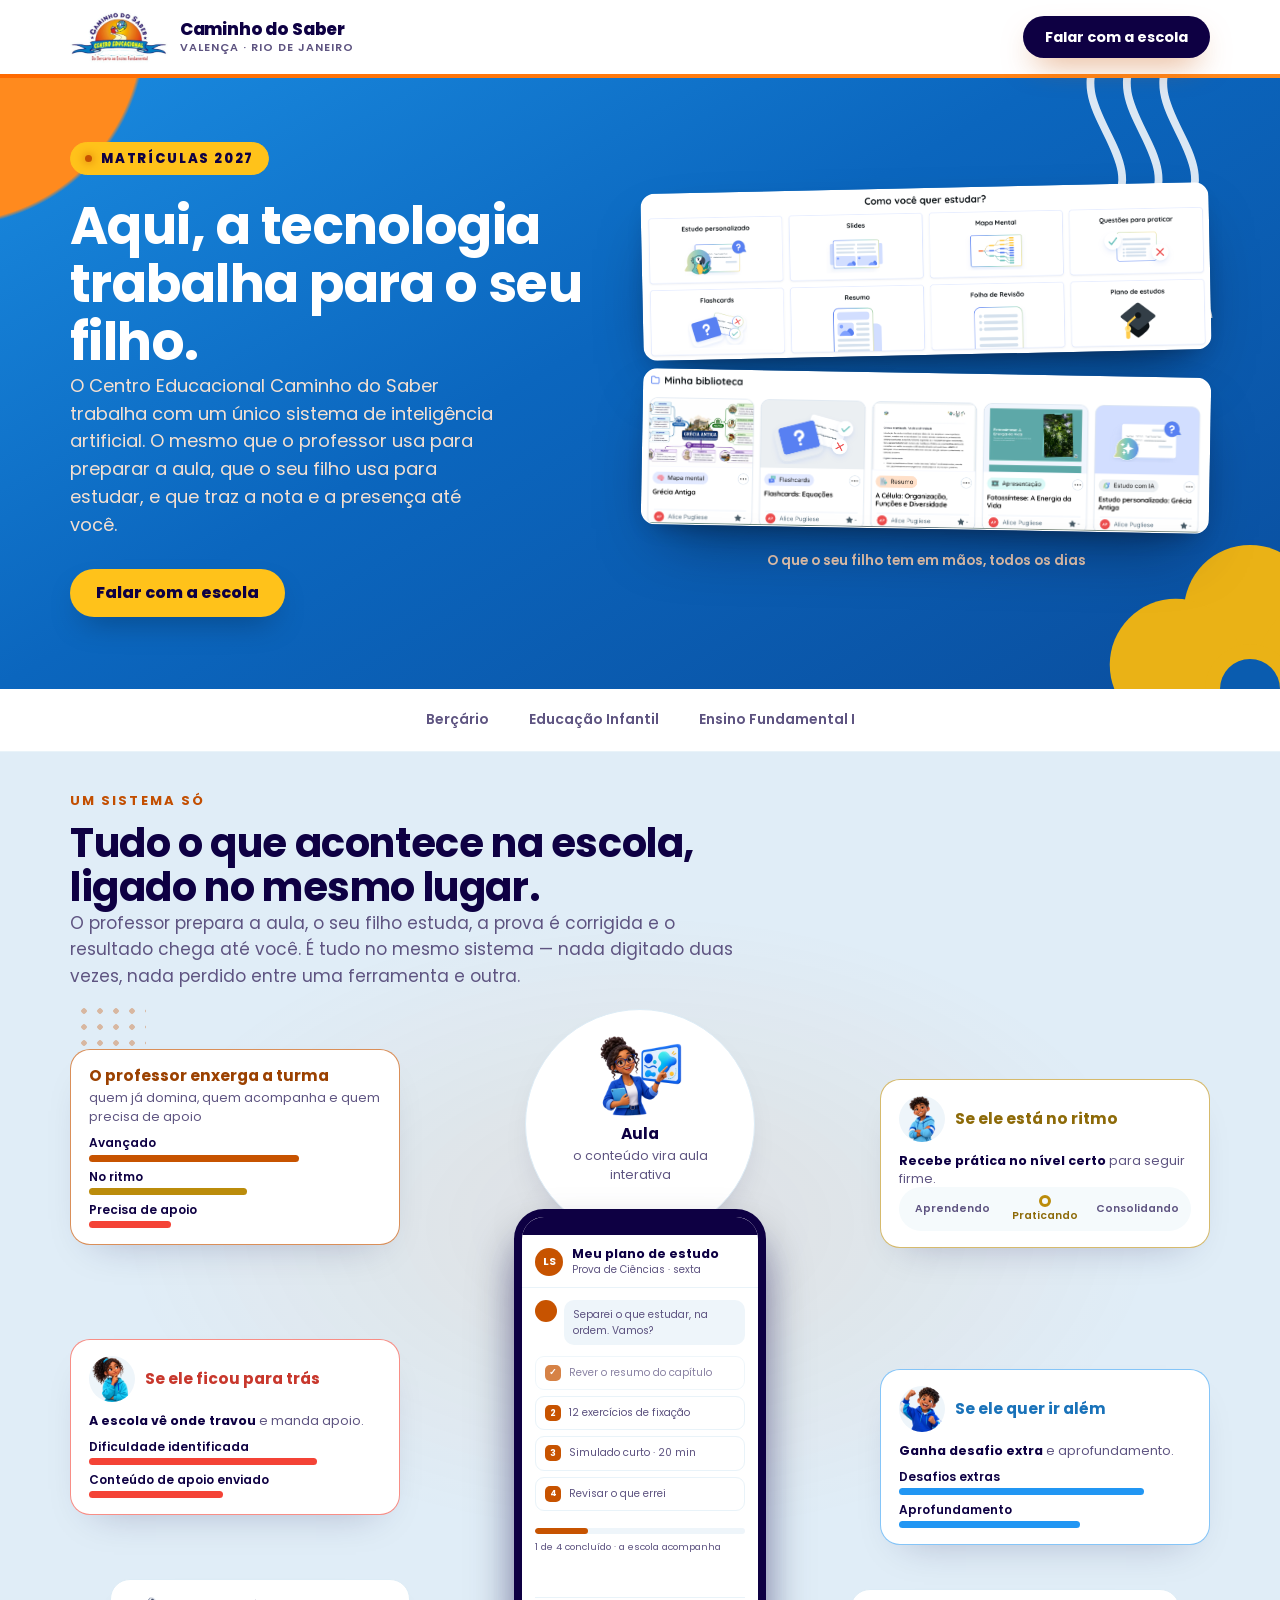
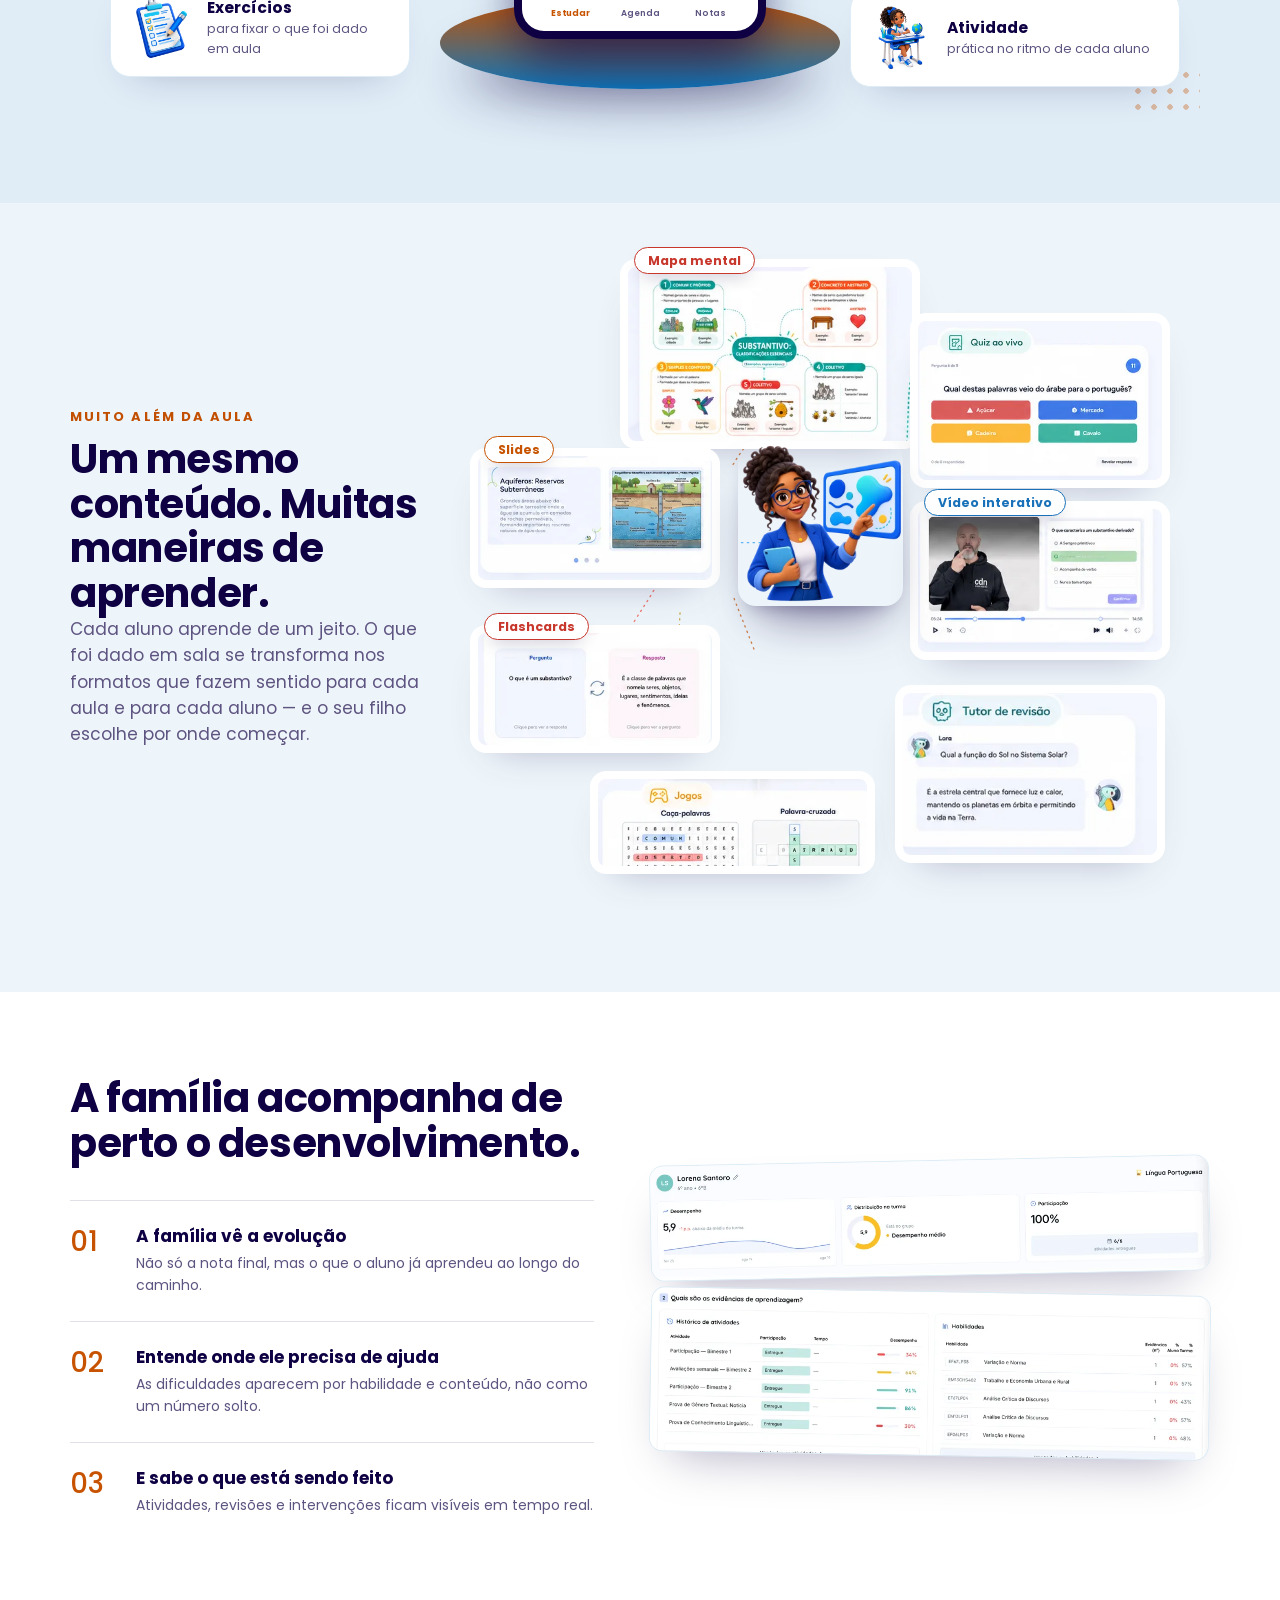
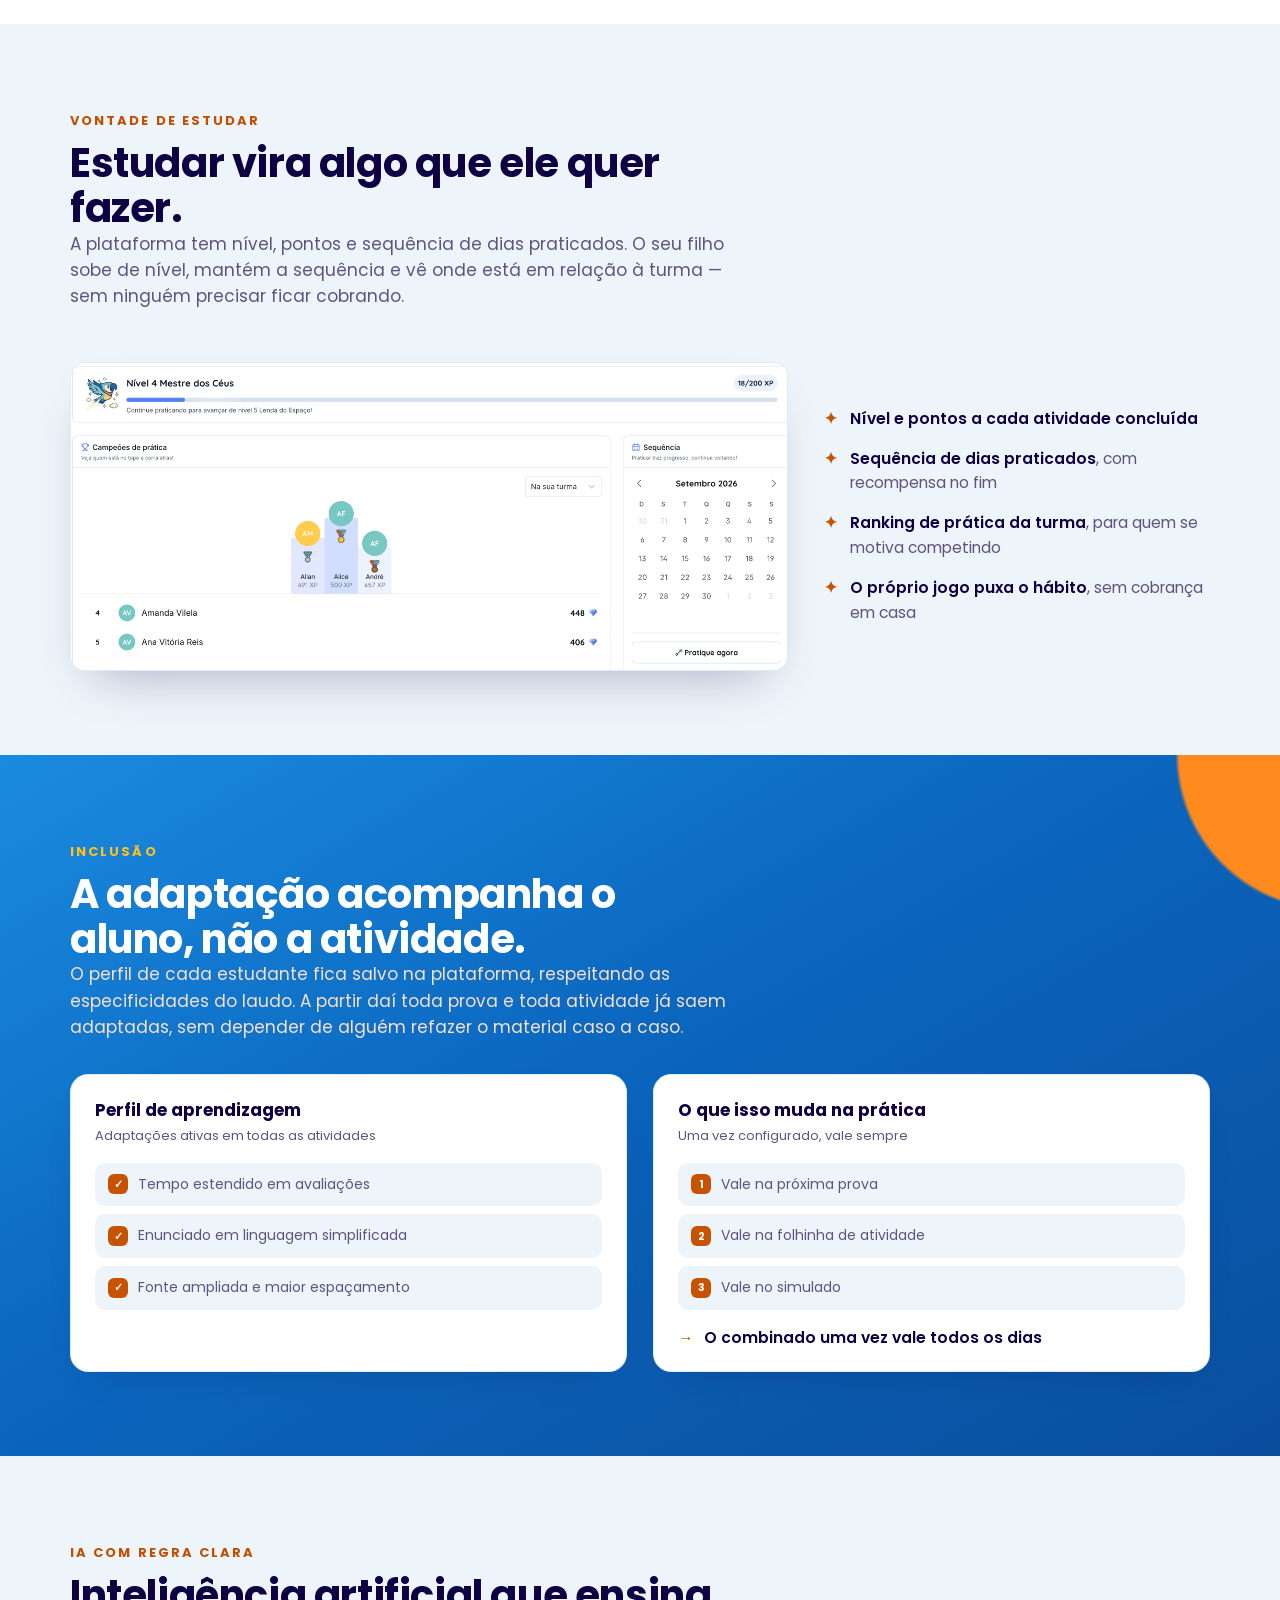
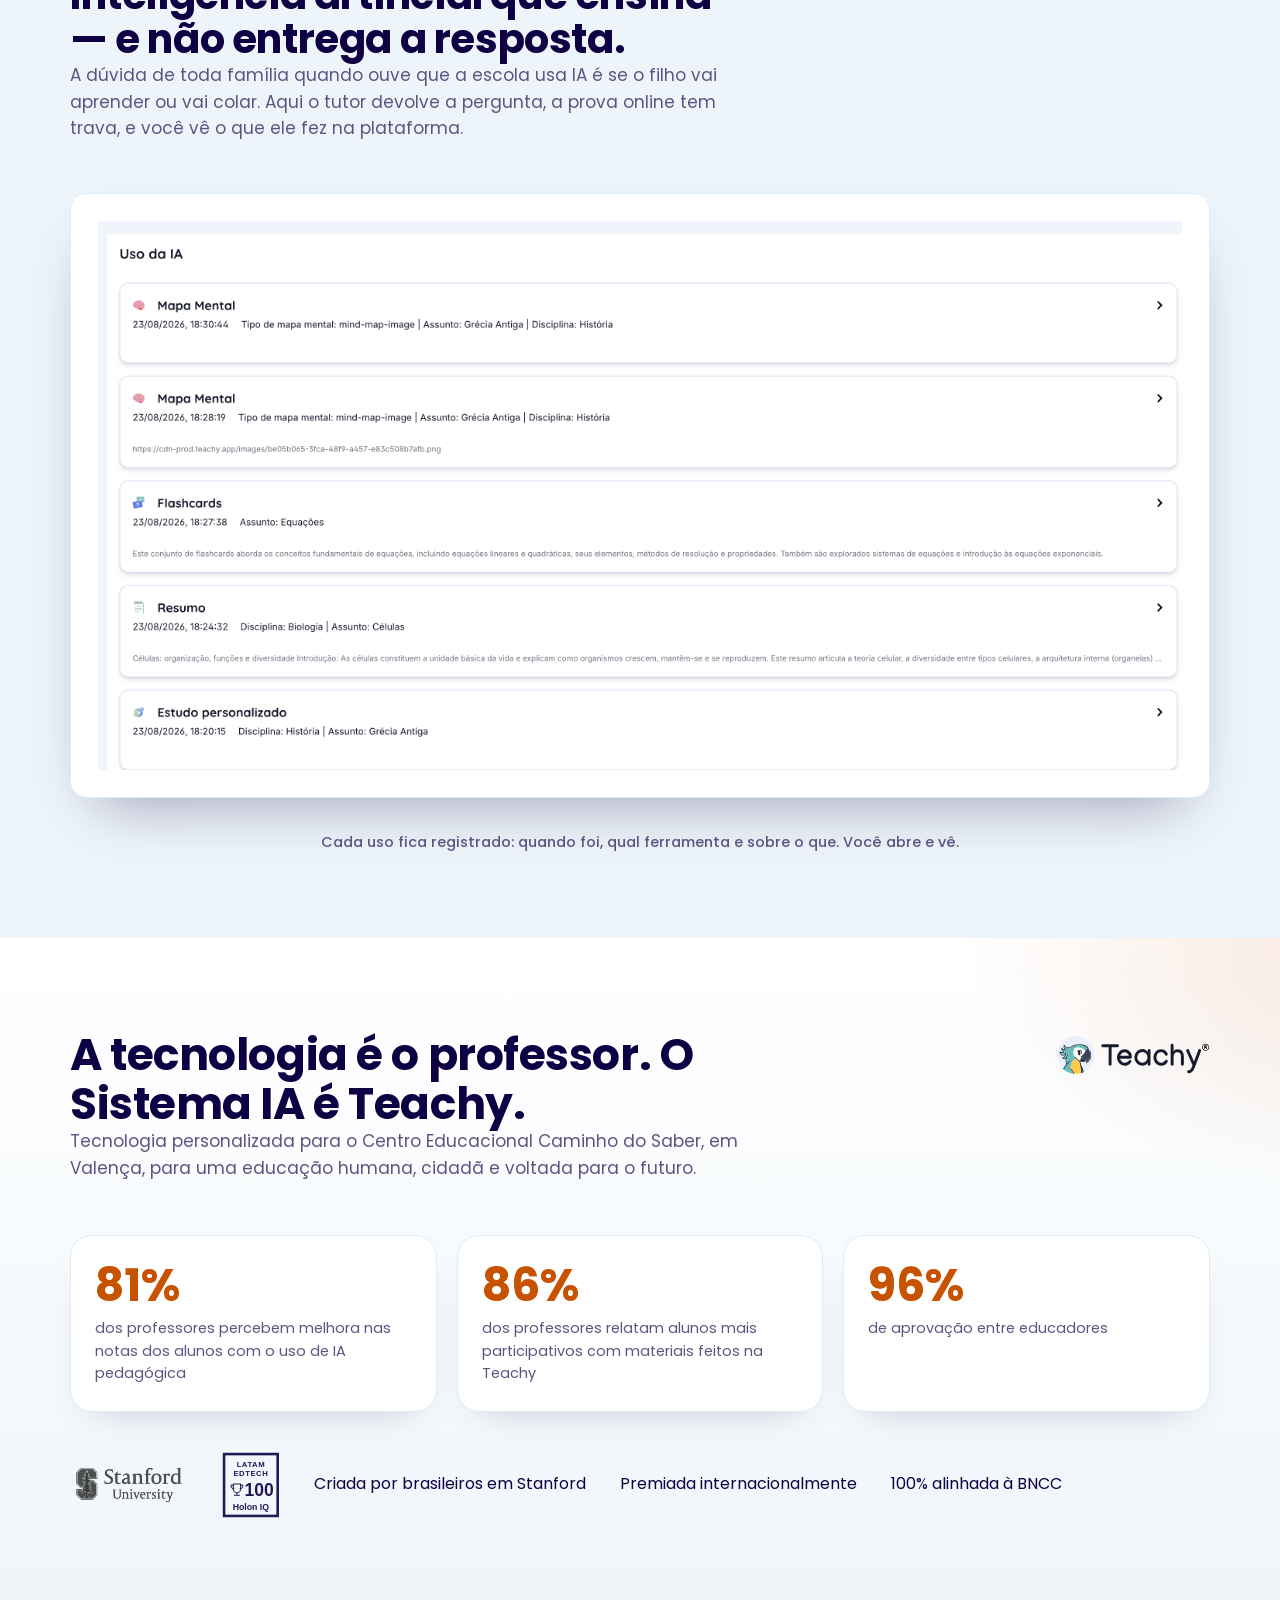
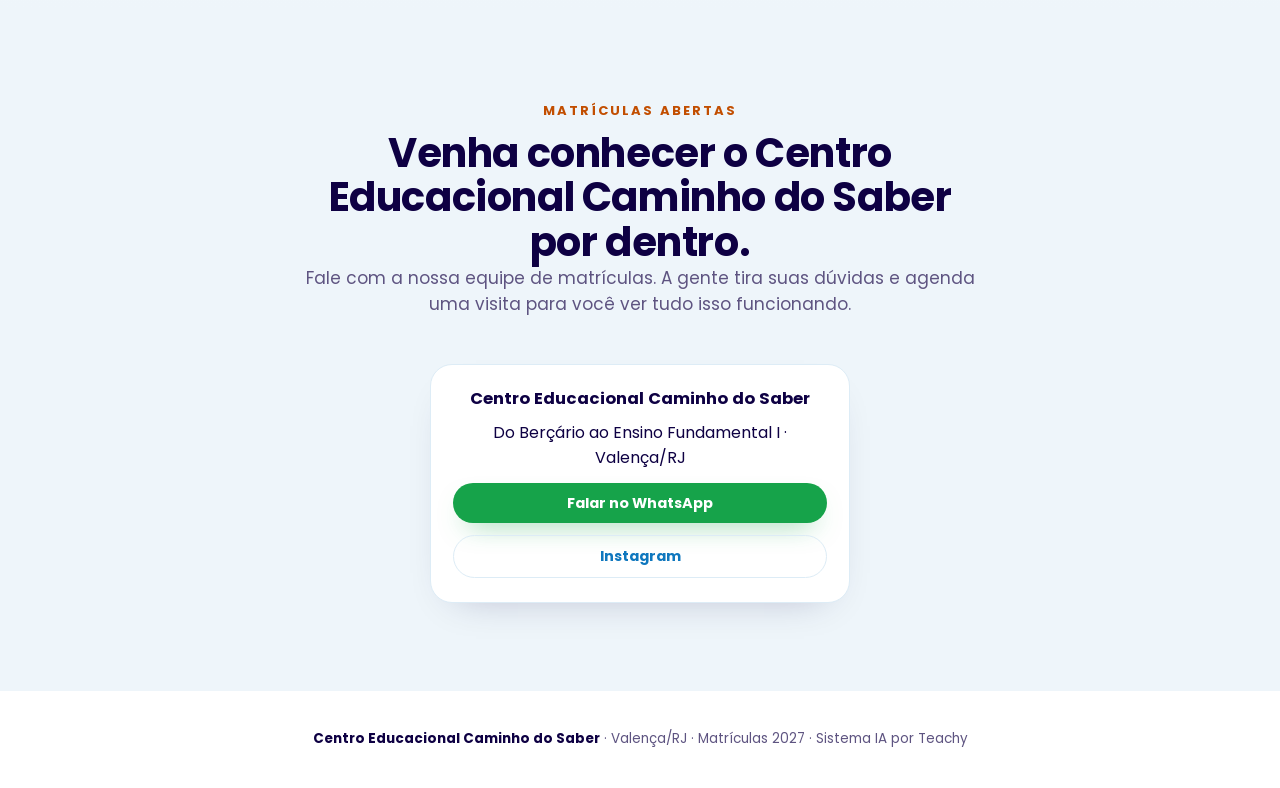
==== caminhodosaber/index.html @ 05019ed5 "LPs de Enterprise do Caminho do Saber e do Genius Previa para o time revisar antes de ir para o domi" ====
<!doctype html>
<html lang="pt-BR">
<head>
<meta charset="utf-8">
<meta name="viewport" content="width=device-width,initial-scale=1">
<title>Centro Educacional Caminho do Saber · O Sistema IA da escola</title>
<link rel="preconnect" href="https://fonts.googleapis.com">
<link rel="preconnect" href="https://fonts.gstatic.com" crossorigin>
<link href="https://fonts.googleapis.com/css2?family=Poppins:wght@300;400;500;600;700;800&display=swap" rel="stylesheet">
<link rel="stylesheet" href="lp-material.css">
<style>
/* ═══════════════════════════════════════════════════════════════
   Brand kit do Centro Educacional Caminho do Saber: cores e fonte do site
   (laranja, índigo, azul, Poppins) e formas da campanha Matrículas 2027.
   Sobrescreve o template; o resto do lp-material.css fica intacto.
   ═══════════════════════════════════════════════════════════════ */
.lpm{
 --lpm-principal:#0F77BE;
 --lpm-vivo:#c75300;
 --lpm-navy:#0E0043;
 --lpm-navy2:#2b1f5a;
 --lpm-gelo:#eef5fa;
 --lpm-gelo2:#e0edf7;
 --lpm-destaque:#c75300;
 --lpm-destaque-claro:#edc8ad;
 --lpm-reforco:#F44336;
 --lpm-reforco-escuro:#c8372c;
 --lpm-ritmo:#bb8c0b;
 --lpm-ritmo-escuro:#8d6a08;
 --lpm-alem:#2196F3;
 --lpm-alem-escuro:#1972b9;
 --lpm-tinta:#0E0043;
 --lpm-tinta-suave:#5e5481;
 --lpm-font-display:"Poppins",sans-serif;
 --lpm-font-body:"Poppins",sans-serif;
}
/* ═══════════════════════════════════════════════════════════════
   Camada Enterprise — só o que não existe no template de material.
   Tudo o mais vem de lp-material.css, sem alteração.
   ═══════════════════════════════════════════════════════════════ */
body{margin:0}

/* barra de topo */
.ent-topo{position:sticky;top:0;z-index:70;background:#fff}
.ent-topo:after{content:"";display:block;height:4px;background:linear-gradient(90deg,#FF6A00,#FF8A1E)}
.ent-topo__in{display:flex;align-items:center;gap:12px;padding:11px 0}
.ent-topo__marca{height:52px;display:grid;place-items:center}
.ent-topo__marca img{height:52px;width:auto;display:block}
.ent-topo__nome{font:800 17px/1.15 var(--lpm-font-display);color:var(--lpm-navy);letter-spacing:-.01em}
.ent-topo__nome s{display:block;text-decoration:none;font:600 11px/1.3 var(--lpm-font-body);letter-spacing:.09em;text-transform:uppercase;color:var(--lpm-tinta-suave)}
.ent-topo .lpm-btn{margin-left:auto;height:42px;padding:0 22px;font-size:14.5px;background:var(--lpm-principal);color:#fff;border-radius:999px;font-weight:700}
@media (max-width:560px){
 .ent-topo__marca,.ent-topo__marca img{height:42px}
 .ent-topo__nome{font-size:15px}
 .ent-topo__nome s{display:none}
 .ent-topo .lpm-btn{height:38px;padding:0 15px;font-size:13.5px;white-space:nowrap}
}

/* visual do hero: tela de produto flutuando */
.ent-hero-tela{position:relative;flex-direction:column;width:100%;margin:0}
.lpm .ent-hero-tela figcaption{margin:22px 0 0;font:600 13.5px var(--lpm-font-body);color:var(--lpm-texto-claro-2);text-align:center}
/* as duas telas de insights, empilhadas e levemente inclinadas */
.ent-telas{display:flex;flex-direction:column;gap:18px;width:100%}
.ent-telas img{width:100%;border-radius:14px;border:1px solid rgba(255,255,255,.14);background:#fff;box-shadow:0 30px 64px -26px rgba(3,12,28,.62),0 10px 24px -14px rgba(3,12,28,.45)}
.ent-telas img:first-child{transform:rotate(-1.2deg)}
.ent-telas img:last-child{transform:rotate(1deg)}
/* hero: coluna da direita mais larga, pra os insights ficarem legíveis */
@media(min-width:1024px){
 .lpm-hero__in{grid-template-columns:minmax(0,1fr) minmax(0,568px);gap:44px}
 .lpm-hero__conteudo{max-width:520px}
}
/* família: as telas de insight do responsável */
.ent-telas-familia{display:flex;flex-direction:column;gap:20px;margin-top:8px}
.ent-telas-familia img{width:100%;border-radius:14px;border:1px solid var(--lpm-borda);background:#fff;box-shadow:0 24px 50px -24px color-mix(in srgb,var(--lpm-navy) 35%,transparent)}
.ent-telas-familia img:first-child{transform:rotate(-.8deg)}
.ent-telas-familia img:last-child{transform:rotate(.7deg)}
/* tela em largura cheia */
.ent-tela-larga{margin-top:52px}
.ent-tela-larga img{width:100%;border-radius:16px;border:1px solid var(--lpm-borda);background:#fff;box-shadow:0 28px 60px -26px color-mix(in srgb,var(--lpm-navy) 38%,transparent)}
.lpm .ent-legenda{margin:34px 0 0;text-align:center;font:500 14.5px var(--lpm-font-body);color:var(--lpm-tinta-suave)}
/* gamificação */
.ent-gami{display:grid;gap:26px;margin-top:52px}
@media(min-width:1024px){.ent-gami{grid-template-columns:minmax(0,1.3fr) minmax(0,.7fr);align-items:center;gap:36px}}
.ent-gami img{width:100%;border-radius:14px;border:1px solid var(--lpm-borda);background:#fff;box-shadow:0 24px 50px -24px color-mix(in srgb,var(--lpm-navy) 32%,transparent)}
.ent-gami ul{margin:0;padding:0;list-style:none;display:flex;flex-direction:column;gap:15px}
.ent-gami li{position:relative;padding-left:26px;font:400 15.5px/1.6 var(--lpm-font-body);color:var(--lpm-tinta-suave)}
.ent-gami li:before{content:"\2726";position:absolute;left:0;top:0;color:var(--lpm-vivo);font-weight:700}
.ent-gami li b{color:var(--lpm-navy);font-weight:600}

/* centro da órbita: o espaço do aluno num celular, apoiado no pedestal */
.lpm-arte__livro.ent-fone{width:min(252px,66vw);height:430px;display:flex;flex-direction:column;background:#fff;border:8px solid var(--lpm-navy);border-radius:30px;overflow:hidden;box-shadow:0 26px 50px -22px color-mix(in srgb,var(--lpm-navy) 55%,transparent);text-align:left}
.ent-fone__topo{height:18px;background:var(--lpm-navy)}
.ent-fone__cab{display:flex;align-items:center;gap:9px;padding:11px 13px 10px;border-bottom:1px solid var(--lpm-borda-suave)}
.ent-fone__av{width:28px;height:28px;border-radius:50%;background:var(--lpm-vivo);color:#fff;display:grid;place-items:center;font:700 11px var(--lpm-font-display);flex:none}
.ent-fone__cab b{display:block;font:700 12.5px var(--lpm-font-display);color:var(--lpm-navy);line-height:1.25}
.ent-fone__cab s{display:block;text-decoration:none;font-size:10px;color:var(--lpm-tinta-suave)}
.ent-fone__corpo{padding:12px 13px 0;flex:1;display:flex;flex-direction:column}
.ent-fone__lara{display:flex;gap:7px;align-items:flex-start;margin-bottom:11px}
.ent-fone__lara:before{content:"";width:22px;height:22px;border-radius:50%;background:linear-gradient(135deg,var(--lpm-vivo),var(--lpm-destaque));flex:none}
.ent-fone__bolha{font-size:10.5px;line-height:1.45;background:var(--lpm-gelo);border-radius:10px;padding:7px 9px;color:var(--lpm-tinta-suave)}
.ent-fone__item{display:flex;align-items:center;gap:8px;font-size:10.5px;color:var(--lpm-tinta-suave);border:1px solid var(--lpm-borda-suave);border-radius:9px;padding:8px 9px;margin-bottom:6px}
.ent-fone__item i{width:16px;height:16px;border-radius:5px;background:var(--lpm-vivo);color:#fff;display:grid;place-items:center;font:700 8.5px var(--lpm-font-display);font-style:normal;flex:none}
.ent-fone__item.feito{color:var(--lpm-tinta-suave);opacity:.72}
.ent-fone__item.feito i{background:var(--lpm-destaque)}
.ent-fone__barra{height:6px;border-radius:99px;background:var(--lpm-gelo);margin-top:11px;overflow:hidden}
.ent-fone__barra s{display:block;width:25%;height:100%;border-radius:99px;background:var(--lpm-vivo)}
.ent-fone__nota{font-size:9.5px;color:var(--lpm-tinta-suave);margin-top:6px}
.ent-fone__nav{margin-top:auto;display:flex;border-top:1px solid var(--lpm-borda-suave);padding:9px 0 11px}
.ent-fone__nav i{flex:1;text-align:center;font:600 8.5px var(--lpm-font-body);font-style:normal;color:var(--lpm-tinta-suave)}
.ent-fone__nav i.on{color:var(--lpm-vivo);font-weight:700}

/* centro do leque: a aula como origem dos formatos */
.lpm-f2--livro.ent-aula img{aspect-ratio:1;border-radius:18px;transform:none;width:min(190px,50vw)}

/* seções próprias do Enterprise */
.ent-duo{display:grid;gap:20px;margin-top:34px}
@media(min-width:900px){.ent-duo{grid-template-columns:1fr 1fr;gap:26px}}
.ent-card{background:#fff;border:1px solid var(--lpm-borda);border-radius:18px;padding:22px 24px;box-shadow:0 16px 40px -26px color-mix(in srgb,var(--lpm-navy) 30%,transparent)}
.ent-card__t{font:700 17px var(--lpm-font-display);color:var(--lpm-navy)}
.lpm .ent-card__s{font-size:13px;color:var(--lpm-tinta-suave);margin-top:3px}
.ent-passos{margin-top:16px;display:flex;flex-direction:column;gap:8px}
.ent-passo{display:flex;align-items:center;gap:10px;font-size:14px;color:var(--lpm-tinta-suave);background:var(--lpm-gelo);border-radius:10px;padding:11px 13px}
.ent-passo b{width:20px;height:20px;border-radius:6px;background:var(--lpm-vivo);color:#fff;display:grid;place-items:center;font:700 11px var(--lpm-font-display);flex:none}
.ent-passo.ok b{background:var(--lpm-destaque)}
.ent-alerta{margin-top:16px;display:flex;gap:11px;align-items:flex-start;background:color-mix(in srgb,var(--lpm-ritmo) 12%,#fff);border:1px solid color-mix(in srgb,var(--lpm-ritmo) 32%,#fff);border-radius:12px;padding:13px 15px}
.ent-alerta span{font-size:13px;line-height:1.55;color:var(--lpm-ritmo-escuro);font-weight:500}
.ent-tabela{width:100%;border-collapse:collapse;margin-top:14px;font-size:13.5px}
.ent-tabela th{text-align:left;font:600 10.5px var(--lpm-font-body);letter-spacing:.08em;text-transform:uppercase;color:var(--lpm-tinta-suave);padding:0 10px 9px 0;border-bottom:1px solid var(--lpm-borda)}
.ent-tabela td{padding:10px 10px 10px 0;border-bottom:1px solid var(--lpm-borda-suave);color:var(--lpm-tinta-suave)}
.ent-tabela td b{color:var(--lpm-navy);font-weight:600}
.ent-remate{margin-top:16px;font:600 15.5px var(--lpm-font-body);color:var(--lpm-navy);display:flex;gap:10px}
.ent-remate:before{content:"→";color:var(--lpm-vivo);font-weight:700}
.ent-rodape{padding:38px 0;text-align:center;font-size:13.5px;color:var(--lpm-tinta-suave)}
.ent-rodape b{color:var(--lpm-navy)}
/* selos: cada um no seu tamanho ótico */
.lpm-teachy__provas .ent-selo-stanford{height:44px}
.lpm-teachy__provas .lpm-selo-holoniq{height:66px;width:auto}

/* CTA com uma única unidade: card centrado */
.lpm-matricula__grid[data-quantidade="1"] .lpm-unidade{align-items:center;text-align:center}
.lpm-matricula__grid[data-quantidade="1"] .lpm-unidade .lpm-btn{width:100%;justify-content:center}

/* identidade Caminho do Saber: site (laranja #FF6A00, índigo #0E0043, Poppins)
   + campanha Matrículas 2027 (azul royal, flor amarela, ondas brancas) */
.ent-topo{border-bottom:0}
.lpm-hero{background:
   radial-gradient(420px 420px at -4% -8%, #FF8A1E 0 46%, transparent 47%),
   linear-gradient(150deg,#1A8BE0 0%,#0B66BE 45%,#0A4E9E 100%)}
.lpm-hero:before{content:"";position:absolute;right:-120px;bottom:-150px;width:300px;height:300px;background:url("data:image/svg+xml,%3Csvg xmlns='http://www.w3.org/2000/svg' viewBox='0 0 200 200'%3E%3Ccircle cx='100.0' cy='48.0' r='44' fill='%23F6B80F'/%3E%3Ccircle cx='149.5' cy='83.9' r='44' fill='%23F6B80F'/%3E%3Ccircle cx='130.6' cy='142.1' r='44' fill='%23F6B80F'/%3E%3Ccircle cx='69.4' cy='142.1' r='44' fill='%23F6B80F'/%3E%3Ccircle cx='50.5' cy='83.9' r='44' fill='%23F6B80F'/%3E%3Ccircle cx='100' cy='100' r='30' fill='%23F6B80F'/%3E%3Ccircle cx='100' cy='100' r='20' fill='%230B5DB0'/%3E%3C/svg%3E") center/contain no-repeat;opacity:.95;pointer-events:none}
.lpm-hero:after{content:"";position:absolute;right:-30px;top:-40px;width:260px;height:300px;background:url("data:image/svg+xml,%3Csvg xmlns='http://www.w3.org/2000/svg' viewBox='0 0 300 300' fill='none' stroke='%23fff' stroke-width='9' stroke-linecap='round'%3E%3Cpath d='M60 -10 C 10 60, 120 110, 70 180 S 130 280, 90 320'/%3E%3Cpath d='M102 -10 C 52 60, 162 110, 112 180 S 172 280, 132 320'/%3E%3Cpath d='M144 -10 C 94 60, 204 110, 154 180 S 214 280, 174 320'/%3E%3C/svg%3E") center/contain no-repeat;opacity:.85;pointer-events:none}
.lpm-hero__in{position:relative;z-index:1}
.lpm-hero__brilho{display:none}
.lpm-hero .lpm-eyebrow{background:#FFC21A;color:#0E0043;border-color:#FFC21A;font-weight:800}
.lpm-hero .lpm-btn--solido{background:#FFC21A;color:#0E0043;font-weight:800;box-shadow:0 14px 32px -12px rgba(0,0,0,.35)}
.lpm-hero .lpm-btn--solido:hover{background:#FFD24F}
.ent-topo .lpm-btn{background:#0E0043}
.lpm-kicker{color:#C24E00}
.lpm-pessoal .lpm-kicker{color:#FFC21A}
.lpm-pessoal{background:
   radial-gradient(380px 380px at 104% 0%, #FF8A1E 0 40%, transparent 41%),
   linear-gradient(150deg,#1A8BE0 0%,#0B66BE 45%,#0A4E9E 100%)}
.lpm-footer{background:#0E0043}
@media (max-width:700px){
 .lpm-hero:before{width:170px;height:170px;right:-50px;bottom:-50px}
 .lpm-hero:after{width:150px;height:180px;right:-40px;top:-30px;opacity:.6}
 .lpm-hero{background:
   radial-gradient(220px 220px at -10% -6%, #FF8A1E 0 46%, transparent 47%),
   linear-gradient(150deg,#1A8BE0 0%,#0B66BE 45%,#0A4E9E 100%)}
}

</style>
</head>
<body>
<div class="lpm lpm--preview">

<div class="ent-topo"><div class="lpm-wrap ent-topo__in">
 <div class="ent-topo__marca"><img src="img/escola-logo.webp" alt="Centro Educacional Caminho do Saber"></div>
 <span class="ent-topo__nome">Caminho do Saber<s>Valença · Rio de Janeiro</s></span>
 <a class="lpm-btn lpm-btn--solido" href="#matricula">Falar com a escola</a>
</div></div>

<!-- ═══ HERO ═══ -->
<section class="lpm-hero">
 <div class="lpm-hero__brilho" aria-hidden="true"></div>
 <div class="lpm-wrap lpm-hero__in">
  <div class="lpm-hero__conteudo">
   <span class="lpm-eyebrow">Matrículas 2027</span>
   <h1 class="lpm-hero__title">Aqui, a tecnologia trabalha para o seu filho.</h1>
   <p class="lpm-hero__sub">O Centro Educacional Caminho do Saber trabalha com um único sistema de inteligência artificial. O mesmo que o professor usa para preparar a aula, que o seu filho usa para estudar, e que traz a nota e a presença até você.</p>
   <div class="lpm-hero__ctas">
    <a class="lpm-btn lpm-btn--solido" href="#matricula">Falar com a escola</a>
   </div>
  </div>
  <figure class="lpm-hero__capas ent-hero-tela">
   <div class="ent-telas">
    <img src="img/tela/formatos-estudo.png" alt="As formas de estudar disponíveis para o aluno na plataforma" loading="eager">
    <img src="img/tela/biblioteca-aluno.png" alt="Materiais que o próprio aluno criou na plataforma" loading="eager">
   </div>
   <figcaption>O que o seu filho tem em mãos, todos os dias</figcaption>
  </figure>
 </div>
</section>

<div class="lpm-logos"><div class="lpm-wrap lpm-logos__in">
 <span class="lpm-logos__pill"><span>Berçário</span></span>
 <span class="lpm-logos__pill"><span>Educação Infantil</span></span>
 <span class="lpm-logos__pill"><span>Ensino Fundamental I</span></span>
</div></div>

<!-- ═══ ÓRBITA · o ciclo da aula ═══ -->
<section class="lpm-secao lpm-secao--justa lpm-secao--arte">
 <div class="lpm-wrap">
  <div class="lpm-reveal">
   <span class="lpm-kicker">Um sistema só</span>
   <h2>Tudo o que acontece na escola, ligado no mesmo lugar.</h2>
   <p class="lpm-secao__lead">O professor prepara a aula, o seu filho estuda, a prova é corrigida e o resultado chega até você. É tudo no mesmo sistema — nada digitado duas vezes, nada perdido entre uma ferramenta e outra.</p>
  </div>

  <div class="lpm-arte lpm-reveal">
   <svg class="lpm-arte__fios" viewBox="0 0 700 700" aria-hidden="true">
    <path d="M 250 150 C 268 160 275 170 282 182" style="stroke:var(--lpm-reforco)"/>
    <path d="M 440 130 C 420 150 410 165 398 185" style="stroke:var(--lpm-destaque)"/>
    <path d="M 248 262 C 258 262 266 262 278 262" style="stroke:var(--lpm-vivo)"/>
    <path d="M 442 300 C 430 300 420 300 408 300" style="stroke:var(--lpm-alem)"/>
    <path d="M 250 420 C 262 400 270 390 280 372" style="stroke:var(--lpm-reforco)"/>
    <path d="M 432 462 C 420 430 412 412 400 380" style="stroke:var(--lpm-destaque)"/>
    <path d="M 300 560 C 310 520 315 500 320 400" style="stroke:var(--lpm-ritmo)"/>
   </svg>
   <div class="lpm-arte__dots lpm-arte__dots--tl" aria-hidden="true"></div>
   <div class="lpm-arte__dots lpm-arte__dots--br" aria-hidden="true"></div>

   <div class="lpm-arte__palco" aria-hidden="true"></div>

   <div class="lpm-arte__livro ent-fone" role="img" aria-label="O espaço do aluno na plataforma, com o plano de estudo montado pela Lara">
    <div class="ent-fone__topo"></div>
    <div class="ent-fone__cab">
     <span class="ent-fone__av">LS</span>
     <span><b>Meu plano de estudo</b><s>Prova de Ciências · sexta</s></span>
    </div>
    <div class="ent-fone__corpo">
     <div class="ent-fone__lara"><span class="ent-fone__bolha">Separei o que estudar, na ordem. Vamos?</span></div>
     <div class="ent-fone__item feito"><i>✓</i>Rever o resumo do capítulo</div>
     <div class="ent-fone__item"><i>2</i>12 exercícios de fixação</div>
     <div class="ent-fone__item"><i>3</i>Simulado curto · 20 min</div>
     <div class="ent-fone__item"><i>4</i>Revisar o que errei</div>
     <div class="ent-fone__barra"><s></s></div>
     <div class="ent-fone__nota">1 de 4 concluído · a escola acompanha</div>
     <div class="ent-fone__nav"><i class="on">Estudar</i><i>Agenda</i><i>Notas</i></div>
    </div>
   </div>

   <div class="lpm-arte__card lpm-arte__card--insights">
    <div class="lpm-arte__titulo lpm-arte__titulo--insights">O professor enxerga a turma</div>
    <div class="lpm-arte__sub">quem já domina, quem acompanha e quem precisa de apoio</div>
    <div class="lpm-arte__linhas">
     <div class="lpm-arte__aluno"><span>Avançado</span><i style="width:72%;background:var(--lpm-destaque)"></i></div>
     <div class="lpm-arte__aluno"><span>No ritmo</span><i style="width:54%;background:var(--lpm-ritmo)"></i></div>
     <div class="lpm-arte__aluno"><span>Precisa de apoio</span><i style="width:28%;background:var(--lpm-reforco)"></i></div>
    </div>
    </div>

   <div class="lpm-arte__card lpm-arte__card--aula">
    <img src="img/ilustra/professora-aula.webp" alt="" loading="lazy">
    <div class="lpm-arte__titulo">Aula</div>
    <div class="lpm-arte__sub">o conteúdo vira aula interativa</div>
    </div>

   <div class="lpm-arte__card lpm-arte__card--ritmo">
    <div class="lpm-arte__cabeca">
     <img src="img/ilustra/aluno-ritmo.webp" alt="" loading="lazy">
     <div class="lpm-arte__titulo lpm-arte__titulo--ritmo">Se ele está no ritmo</div>
    </div>
    <p class="lpm-arte__proposta"><strong>Recebe prática no nível certo</strong> para seguir firme.</p>
    <div class="lpm-arte__stepper"><span>Aprendendo</span><span class="ativo">Praticando</span><span>Consolidando</span></div>
    </div>

   <div class="lpm-arte__card lpm-arte__card--reforco">
    <div class="lpm-arte__cabeca">
     <img src="img/ilustra/aluna-reforco.webp" alt="" loading="lazy">
     <div class="lpm-arte__titulo lpm-arte__titulo--reforco">Se ele ficou para trás</div>
    </div>
    <p class="lpm-arte__proposta"><strong>A escola vê onde travou</strong> e manda apoio.</p>
    <div class="lpm-arte__linhas">
     <div class="lpm-arte__aluno"><span>Dificuldade identificada</span><i style="width:78%;background:var(--lpm-reforco)"></i></div>
     <div class="lpm-arte__aluno"><span>Conteúdo de apoio enviado</span><i style="width:46%;background:var(--lpm-reforco)"></i></div>
    </div>
    </div>

   <div class="lpm-arte__card lpm-arte__card--alem">
    <div class="lpm-arte__cabeca">
     <img src="img/ilustra/aluno-alem.webp" alt="" loading="lazy">
     <div class="lpm-arte__titulo lpm-arte__titulo--alem">Se ele quer ir além</div>
    </div>
    <p class="lpm-arte__proposta"><strong>Ganha desafio extra</strong> e aprofundamento.</p>
    <div class="lpm-arte__linhas">
     <div class="lpm-arte__aluno"><span>Desafios extras</span><i style="width:84%;background:var(--lpm-alem)"></i></div>
     <div class="lpm-arte__aluno"><span>Aprofundamento</span><i style="width:62%;background:var(--lpm-alem)"></i></div>
    </div>
    </div>

   <div class="lpm-arte__card lpm-arte__card--exercicios">
    <img src="img/ilustra/exercicios.webp" alt="" loading="lazy">
    <div><div class="lpm-arte__titulo">Exercícios</div>
    <div class="lpm-arte__sub">para fixar o que foi dado em aula</div></div>
   </div>

   <div class="lpm-arte__card lpm-arte__card--atividade">
    <img src="img/ilustra/aluna-atividade.webp" alt="" loading="lazy">
    <div><div class="lpm-arte__titulo">Atividade</div>
    <div class="lpm-arte__sub">prática no ritmo de cada aluno</div></div>
   </div>
  </div>
 </div>
</section>

<!-- ═══ LEQUE · formatos de estudo ═══ -->
<section class="lpm-secao lpm-secao--gelo lpm-secao--formatos">
 <div class="lpm-wrap lpm-formatos-col">
  <div class="lpm-reveal">
   <span class="lpm-kicker">Muito além da aula</span>
   <h2>Um mesmo conteúdo. Muitas maneiras de aprender.</h2>
   <p class="lpm-secao__lead">Cada aluno aprende de um jeito. O que foi dado em sala se transforma nos formatos que fazem sentido para cada aula e para cada aluno — e o seu filho escolhe por onde começar.</p>
  </div>

  <div class="lpm-formatos2 lpm-reveal" style="--d:0.1s">
   <svg class="lpm-formatos2__fios" viewBox="0 0 700 700" aria-hidden="true">
    <path d="M 250 150 C 268 160 275 170 282 182" style="stroke:var(--lpm-reforco)"/>
    <path d="M 440 130 C 420 150 410 165 398 185" style="stroke:var(--lpm-destaque)"/>
    <path d="M 248 262 C 258 262 266 262 278 262" style="stroke:var(--lpm-vivo)"/>
    <path d="M 442 300 C 430 300 420 300 408 300" style="stroke:var(--lpm-alem)"/>
    <path d="M 250 420 C 262 400 270 390 280 372" style="stroke:var(--lpm-reforco)"/>
    <path d="M 432 462 C 420 430 412 412 400 380" style="stroke:var(--lpm-destaque)"/>
    <path d="M 300 560 C 310 520 315 500 320 400" style="stroke:var(--lpm-ritmo)"/>
   </svg>

   <div class="lpm-f2 lpm-f2--livro ent-aula">
    <img src="img/ilustra/professora-aula.webp" alt="Professora em aula no Centro Educacional Caminho do Saber" loading="lazy">
   </div>

   <div class="lpm-f2 lpm-f2--mapa">
    <span class="lpm-f2__chip lpm-f2__chip--reforco">Mapa mental</span>
    <img src="img/formatos/mapa-mental.webp" alt="Mapa mental de classificações do substantivo" loading="lazy">
   </div>
   <div class="lpm-f2 lpm-f2--quiz">
    <img src="img/formatos/quiz-vivo.webp" alt="Quiz ao vivo com pergunta e alternativas coloridas" loading="lazy">
   </div>
   <div class="lpm-f2 lpm-f2--video">
    <span class="lpm-f2__chip lpm-f2__chip--alem">Vídeo interativo</span>
    <img src="img/formatos/video-interativo.webp" alt="Vídeo interativo com quiz durante a aula" loading="lazy">
   </div>
   <div class="lpm-f2 lpm-f2--slides">
    <span class="lpm-f2__chip lpm-f2__chip--vivo">Slides</span>
    <img src="img/formatos/slides.webp" alt="Slides sobre aquíferos e reservas subterrâneas" loading="lazy">
   </div>
   <div class="lpm-f2 lpm-f2--flash">
    <span class="lpm-f2__chip lpm-f2__chip--reforco">Flashcards</span>
    <img src="img/formatos/flashcards.webp" alt="Flashcards de pergunta e resposta" loading="lazy">
   </div>
   <div class="lpm-f2 lpm-f2--jogos">
    <img src="img/formatos/jogos.webp" alt="Jogos de caça-palavras e palavra-cruzada" loading="lazy">
   </div>
   <div class="lpm-f2 lpm-f2--tutor">
    <img src="img/formatos/tutor.webp" alt="Tutor de revisão em formato de chat com a Lara" loading="lazy">
   </div>
  </div>
 </div>
</section>

<!-- ═══ FAMÍLIA ═══ -->
<section class="lpm-secao">
 <div class="lpm-wrap lpm-familia2">
  <div>
   <div class="lpm-reveal">
    <h2>A família acompanha de perto o desenvolvimento.</h2>
   </div>
   <div class="lpm-familia__lista lpm-reveal" style="--d:0.1s">
    <div class="lpm-familia__item">
    <span class="lpm-familia__num">01</span>
    <div><strong>A família vê a evolução</strong><p>Não só a nota final, mas o que o aluno já aprendeu ao longo do caminho.</p></div>
    </div>
    <div class="lpm-familia__item">
    <span class="lpm-familia__num">02</span>
    <div><strong>Entende onde ele precisa de ajuda</strong><p>As dificuldades aparecem por habilidade e conteúdo, não como um número solto.</p></div>
    </div>
    <div class="lpm-familia__item">
    <span class="lpm-familia__num">03</span>
    <div><strong>E sabe o que está sendo feito</strong><p>Atividades, revisões e intervenções ficam visíveis em tempo real.</p></div>
    </div>
   </div>
  </div>
  <div class="lpm-familia__telas lpm-reveal" style="--d:0.2s">
   <img src="img/produto/relatorio-aluno.webp" alt="Desempenho do aluno, distribuição na turma e participação" loading="lazy">
   <img src="img/produto/habilidades.webp" alt="Histórico de atividades e habilidades da BNCC do aluno" loading="lazy">
  </div>
 </div>
</section>

<!-- ═══ GAMIFICAÇÃO ═══ -->
<section class="lpm-secao lpm-secao--gelo">
 <div class="lpm-wrap">
  <div class="lpm-reveal">
   <span class="lpm-kicker">Vontade de estudar</span>
   <h2>Estudar vira algo que ele quer fazer.</h2>
   <p class="lpm-secao__lead">A plataforma tem nível, pontos e sequência de dias praticados. O seu filho sobe de nível, mantém a sequência e vê onde está em relação à turma — sem ninguém precisar ficar cobrando.</p>
  </div>
  <div class="ent-gami lpm-reveal" style="--d:0.1s">
   <img src="img/tela/gamificacao.png" alt="Nível do aluno, pontos de experiência e ranking de prática da turma" loading="lazy">
   <ul>
    <li><b>Nível e pontos a cada atividade concluída</b></li>
    <li><b>Sequência de dias praticados</b>, com recompensa no fim</li>
    <li><b>Ranking de prática da turma</b>, para quem se motiva competindo</li>
    <li><b>O próprio jogo puxa o hábito</b>, sem cobrança em casa</li>
   </ul>
  </div>
 </div>
</section>

<!-- ═══ INCLUSÃO (escuro) ═══ -->
<section class="lpm-secao lpm-pessoal">
 <div class="lpm-wrap">
  <div class="lpm-reveal">
   <span class="lpm-kicker">Inclusão</span>
   <h2>A adaptação acompanha o aluno, não a atividade.</h2>
   <p class="lpm-secao__lead">O perfil de cada estudante fica salvo na plataforma, respeitando as especificidades do laudo. A partir daí toda prova e toda atividade já saem adaptadas, sem depender de alguém refazer o material caso a caso.</p>
  </div>
  <div class="ent-duo lpm-reveal" style="--d:0.1s">
   <div class="ent-card">
    <div class="ent-card__t">Perfil de aprendizagem</div>
    <div class="ent-card__s">Adaptações ativas em todas as atividades</div>
    <div class="ent-passos">
    <div class="ent-passo ok"><b>✓</b>Tempo estendido em avaliações</div>
    <div class="ent-passo ok"><b>✓</b>Enunciado em linguagem simplificada</div>
    <div class="ent-passo ok"><b>✓</b>Fonte ampliada e maior espaçamento</div>
    </div>
   </div>
   <div class="ent-card">
    <div class="ent-card__t">O que isso muda na prática</div>
    <div class="ent-card__s">Uma vez configurado, vale sempre</div>
    <div class="ent-passos">
    <div class="ent-passo"><b>1</b>Vale na próxima prova</div>
    <div class="ent-passo"><b>2</b>Vale na folhinha de atividade</div>
    <div class="ent-passo"><b>3</b>Vale no simulado</div>
    </div>
    <div class="ent-remate">O combinado uma vez vale todos os dias</div>
   </div>
  </div>
 </div>
</section>

<!-- ═══ IA COM SEGURANÇA ═══ -->
<section class="lpm-secao lpm-secao--gelo">
 <div class="lpm-wrap">
  <div class="lpm-reveal">
   <span class="lpm-kicker">IA com regra clara</span>
   <h2>Inteligência artificial que ensina — e não entrega a resposta.</h2>
   <p class="lpm-secao__lead">A dúvida de toda família quando ouve que a escola usa IA é se o filho vai aprender ou vai colar. Aqui o tutor devolve a pergunta, a prova online tem trava, e você vê o que ele fez na plataforma.</p>
  </div>
  <div class="ent-tela-larga lpm-reveal" style="--d:0.1s">
   <img src="img/tela/uso-da-ia.png" alt="Histórico de uso da IA pelo aluno, com data, ferramenta e assunto" loading="lazy">
   <p class="ent-legenda">Cada uso fica registrado: quando foi, qual ferramenta e sobre o que. Você abre e vê.</p>
  </div>
 </div>
</section>

<!-- ═══ TEACHY ═══ -->
<section class="lpm-teachy">
 <div class="lpm-wrap">
  <img class="lpm-teachy__logo" src="img/logos/logo-preto-v2.svg" alt="Teachy" loading="lazy">
  <div class="lpm-reveal">
   <h2>A tecnologia é o professor. O Sistema IA é Teachy.</h2>
   <p class="lpm-secao__lead">Tecnologia personalizada para o Centro Educacional Caminho do Saber, em Valença, para uma educação humana, cidadã e voltada para o futuro.</p>
  </div>
  <div class="lpm-teachy__grid lpm-reveal" style="--d:0.1s">
   <div class="lpm-stat"><strong>81%</strong><span>dos professores percebem melhora nas notas dos alunos com o uso de IA pedagógica</span></div>
   <div class="lpm-stat"><strong>86%</strong><span>dos professores relatam alunos mais participativos com materiais feitos na Teachy</span></div>
   <div class="lpm-stat"><strong>96%</strong><span>de aprovação entre educadores</span></div>
  </div>
  <div class="lpm-teachy__provas lpm-reveal" style="--d:0.2s">
   <img class="ent-selo-stanford" src="img/selos/stanford.webp" alt="Stanford University" loading="lazy">
   <svg class="lpm-selo-holoniq" viewBox="0 0 112 128" role="img" aria-label="LATAM EdTech 100 · HolonIQ">
    <rect x="4" y="4" width="104" height="120" fill="none" stroke="currentColor" stroke-width="5"/>
    <text x="56" y="30" text-anchor="middle" fill="currentColor" font-family="Quicksand, sans-serif" font-weight="700" font-size="15" letter-spacing="1">LATAM</text>
    <text x="56" y="47" text-anchor="middle" fill="currentColor" font-family="Quicksand, sans-serif" font-weight="700" font-size="15" letter-spacing="1">EDTECH</text>
    <g fill="none" stroke="currentColor" stroke-width="2" stroke-linecap="round" stroke-linejoin="round">
     <path d="M22 62h14v10a7 7 0 0 1-14 0z"/>
     <path d="M22 64h-4a5 5 0 0 0 5 7m13-7h4a5 5 0 0 1-5 7"/>
     <path d="M29 79v5m-5 0h10"/>
    </g>
    <text x="72" y="85" text-anchor="middle" fill="currentColor" font-family="Quicksand, sans-serif" font-weight="700" font-size="34">100</text>
    <text x="56" y="112" text-anchor="middle" fill="currentColor" font-family="Quicksand, sans-serif" font-weight="700" font-size="17">Holon IQ</text>
   </svg>
   <span>Criada por brasileiros em Stanford</span>
   <span>Premiada internacionalmente</span>
   <span>100% alinhada à BNCC</span>
  </div>
 </div>
</section>

<!-- ═══ MATRÍCULA ═══ -->
<section class="lpm-matricula" id="matricula">
 <div class="lpm-wrap">
  <div class="lpm-reveal lpm-centro">
   <span class="lpm-kicker">Matrículas abertas</span>
   <h2>Venha conhecer o Centro Educacional Caminho do Saber por dentro.</h2>
   <p class="lpm-secao__lead">Fale com a nossa equipe de matrículas. A gente tira suas dúvidas e agenda uma visita para você ver tudo isso funcionando.</p>
  </div>
  <div class="lpm-matricula__grid lpm-reveal" data-quantidade="1" style="--d:0.1s">
   <div class="lpm-unidade">
    <strong>Centro Educacional Caminho do Saber</strong>
    <span>Do Berçário ao Ensino Fundamental I · Valença/RJ</span>
    <a class="lpm-btn lpm-btn--zap" href="https://wa.me/5524988811228" target="_blank" rel="noopener">Falar no WhatsApp</a>
    <a class="lpm-btn lpm-btn--insta" href="https://instagram.com/ce_caminhodosaber" target="_blank" rel="noopener">Instagram</a>
   </div>
  </div>
 </div>
</section>

<div class="ent-rodape"><div class="lpm-wrap">
 <b>Centro Educacional Caminho do Saber</b> · Valença/RJ · Matrículas 2027 · Sistema IA por Teachy
</div></div>

</div>
<script>
(() => {
	const alvos = document.querySelectorAll(".lpm-reveal");
	const mostraTudo = () => {
		for (const el of alvos) el.classList.add("is-in");
	};
	// failsafe: nada de conteudo invisivel se o observer nao disparar
	setTimeout(mostraTudo, 1200);
	if (!("IntersectionObserver" in window)) {
		mostraTudo();
		return;
	}
	const io = new IntersectionObserver(
		(entradas) => {
			for (const e of entradas) {
				if (e.isIntersecting) {
					e.target.classList.add("is-in");
					io.unobserve(e.target);
				}
			}
		},
		{ rootMargin: "0px 0px -12% 0px", threshold: 0.06 },
	);
	for (const el of alvos) io.observe(el);
})();
</script>
</body>
</html>
---- caminhodosaber/lp-material.css ----
/* ═══════════════════════════════════════════════════════════════════════
   Template de LP de material didático (src/components/lpMaterial).
   Derivado da LP da Rede Acqua+ (rede-acqua.css, prefixo ra-), com a
   paleta inteira vinda de variáveis calculadas por derivarPaleta().
   Prefixo de classe: lpm-
   As variáveis --lpm-* são definidas inline na raiz .lpm pelo componente;
   os valores abaixo são só o fallback (paleta da Acqua).
   ═══════════════════════════════════════════════════════════════════════ */

.lpm {
	--lpm-principal: #0149ae;
	--lpm-vivo: #1e6fe0;
	--lpm-navy: #061a38;
	--lpm-navy2: #0a2450;
	--lpm-gelo: #f2f7ff;
	--lpm-gelo2: #e9f0fc;
	--lpm-destaque: #2fb9d4;
	--lpm-destaque-claro: #9fe1f0;
	--lpm-reforco: #e05c86;
	--lpm-ritmo: #ef8232;
	--lpm-alem: #6a4fc0;
	--lpm-reforco-escuro: #c73e6c;
	--lpm-ritmo-escuro: #d96c14;
	--lpm-alem-escuro: #5a3fb0;

	/* neutros */
	--lpm-branco: #ffffff;
	--lpm-tinta: #10233f;
	--lpm-tinta-suave: #43587a;

	/* derivados de uso frequente */
	--lpm-borda: color-mix(in srgb, var(--lpm-principal) 14%, #fff);
	--lpm-borda-suave: color-mix(in srgb, var(--lpm-principal) 9%, #fff);
	--lpm-sombra-cor: color-mix(in srgb, var(--lpm-navy) 35%, transparent);
	--lpm-texto-claro: color-mix(in srgb, #fff 82%, var(--lpm-vivo));
	--lpm-texto-claro-2: color-mix(in srgb, #fff 70%, var(--lpm-vivo));

	--lpm-radius: 22px;
	--lpm-shadow: 0 24px 60px -28px var(--lpm-sombra-cor);
	--lpm-font-display: "Quicksand", "Lexend", sans-serif;
	--lpm-font-body: "Lexend", "Quicksand", sans-serif;

	font-family: var(--lpm-font-body);
	color: var(--lpm-tinta);
	background: var(--lpm-branco);
	overflow-x: clip;
	line-height: 1.55;
	-webkit-font-smoothing: antialiased;
}

.lpm *,
.lpm *::before,
.lpm *::after {
	box-sizing: border-box;
}

.lpm h1,
.lpm h2,
.lpm h3 {
	font-family: var(--lpm-font-display);
	line-height: 1.12;
	margin: 0;
	letter-spacing: -0.01em;
}

.lpm p {
	margin: 0;
}

.lpm img {
	max-width: 100%;
	display: block;
}

.lpm-wrap {
	width: min(1140px, calc(100% - 40px));
	margin-inline: auto;
}

/* ── Revelação no scroll ─────────────────────────────────────────────── */
.lpm-reveal {
	opacity: 0;
	transform: translateY(26px);
	transition:
		opacity 0.7s cubic-bezier(0.2, 0.7, 0.2, 1),
		transform 0.7s cubic-bezier(0.2, 0.7, 0.2, 1);
	transition-delay: var(--d, 0s);
}

.lpm-reveal.is-in {
	opacity: 1;
	transform: none;
}

/* no preview do editor tudo aparece de uma vez */
.lpm--preview .lpm-reveal {
	opacity: 1;
	transform: none;
	transition: none;
}

/* ═══ Header · barra sólida na cor principal ══════════════════════════ */
.lpm-header {
	position: relative;
	z-index: 20;
	background: var(--lpm-principal);
	padding: 12px 0;
}

.lpm-header__in {
	display: flex;
	align-items: center;
	justify-content: space-between;
	gap: 16px;
}

.lpm-header__brand {
	display: flex;
	align-items: center;
	gap: 12px;
}

.lpm-header__brand img {
	height: 42px;
	width: auto;
	border-radius: 10px;
	border: 2px solid rgba(255, 255, 255, 0.55);
	box-shadow: 0 6px 18px rgba(0, 0, 0, 0.25);
}

.lpm-header__brand strong {
	font-family: var(--lpm-font-display);
	color: #fff;
	font-size: 17px;
	letter-spacing: 0.01em;
}

/* ═══ Hero · duas colunas: texto + capa(s) do material ════════════════ */
.lpm-hero {
	position: relative;
	color: #fff;
	padding: 64px 0 72px;
	overflow: hidden;
	background: linear-gradient(160deg, var(--lpm-navy2), var(--lpm-navy) 82%);
}

.lpm-hero__brilho {
	position: absolute;
	inset: 0;
	pointer-events: none;
	background:
		radial-gradient(
			720px 520px at 78% 45%,
			color-mix(in srgb, var(--lpm-principal) 55%, transparent),
			transparent 68%
		),
		radial-gradient(
			520px 380px at 8% 110%,
			color-mix(in srgb, var(--lpm-destaque) 16%, transparent),
			transparent 65%
		);
}

.lpm-hero__in {
	position: relative;
	display: grid;
	grid-template-columns: minmax(0, 1fr) minmax(0, 440px);
	gap: 56px;
	align-items: center;
}

.lpm-hero__conteudo {
	position: relative;
	max-width: 560px;
}

.lpm-hero__capas {
	display: flex;
	justify-content: center;
	align-items: center;
	min-width: 0;
}

.lpm-eyebrow {
	display: inline-flex;
	align-items: center;
	gap: 9px;
	font: 600 13px / 1 var(--lpm-font-display);
	letter-spacing: 0.14em;
	text-transform: uppercase;
	color: var(--lpm-destaque-claro);
	background: color-mix(in srgb, var(--lpm-destaque) 16%, transparent);
	border: 1px solid
		color-mix(in srgb, var(--lpm-destaque-claro) 40%, transparent);
	padding: 9px 14px;
	border-radius: 999px;
	margin-bottom: 22px;
}

.lpm-eyebrow::before {
	content: "";
	width: 7px;
	height: 7px;
	border-radius: 50%;
	background: var(--lpm-destaque);
	box-shadow: 0 0 10px var(--lpm-destaque);
}

.lpm-hero__title {
	font-size: clamp(34px, 4.6vw, 52px);
	font-weight: 700;
}

/* palavra rotativa: N palavras, giro por JS com transição CSS */
.lpm-hero__word {
	display: inline-grid;
	overflow: hidden;
	height: 1.16em;
	vertical-align: bottom;
	text-align: left;
}

.lpm-hero__word-item {
	grid-area: 1 / 1;
	color: color-mix(in srgb, var(--lpm-destaque) 62%, #fff);
	opacity: 0;
	transform: translateY(105%);
	transition: none;
}

.lpm-hero__word-item.is-ativa {
	opacity: 1;
	transform: translateY(0);
	transition:
		opacity 0.55s cubic-bezier(0.2, 0.7, 0.2, 1),
		transform 0.55s cubic-bezier(0.2, 0.7, 0.2, 1);
}

.lpm-hero__word-item.is-saindo {
	opacity: 0;
	transform: translateY(-105%);
	transition:
		opacity 0.3s cubic-bezier(0.4, 0, 0.8, 0.4),
		transform 0.4s cubic-bezier(0.4, 0, 0.8, 0.4);
}

.lpm-hero__sub {
	margin-top: 18px;
	font-size: 18px;
	color: var(--lpm-texto-claro);
	max-width: 40ch;
}

.lpm-hero__ctas {
	display: flex;
	flex-wrap: wrap;
	gap: 14px;
	margin-top: 30px;
}

.lpm-btn {
	display: inline-flex;
	align-items: center;
	justify-content: center;
	gap: 10px;
	font: 700 16px / 1 var(--lpm-font-display);
	padding: 16px 26px;
	border-radius: 999px;
	text-decoration: none;
	transition:
		transform 0.25s,
		box-shadow 0.25s,
		background 0.25s;
}

.lpm-btn--solido {
	background: var(--lpm-vivo);
	color: #fff;
	box-shadow: 0 14px 32px -12px
		color-mix(in srgb, var(--lpm-vivo) 65%, transparent);
}

.lpm-btn--solido:hover {
	background: var(--lpm-principal);
	transform: translateY(-2px);
	box-shadow: 0 20px 40px -12px
		color-mix(in srgb, var(--lpm-vivo) 80%, transparent);
}

/* ── Capas A4 no hero ─────────────────────────────────────────────────── */
.lpm-capas {
	position: relative;
	width: min(380px, 100%);
	aspect-ratio: 210 / 297;
	perspective: 1600px;
}

.lpm-capa {
	position: absolute;
	inset: 0;
	border-radius: 6px;
	overflow: hidden;
	background: #fff;
	box-shadow:
		0 50px 70px -30px rgba(0, 0, 0, 0.65),
		0 18px 30px -18px rgba(0, 0, 0, 0.45);
	transform-style: preserve-3d;
	backface-visibility: hidden;
}

.lpm-capa img {
	width: 100%;
	height: 100%;
	object-fit: cover;
}

/* lombada: borda esquerda escura em gradiente */
.lpm-capa::before {
	content: "";
	position: absolute;
	inset: 0 auto 0 0;
	width: 6px;
	z-index: 2;
	background: linear-gradient(
		90deg,
		rgba(0, 0, 0, 0.5),
		rgba(0, 0, 0, 0.22) 55%,
		rgba(255, 255, 255, 0.12) 100%
	);
	pointer-events: none;
}

/* brilho da face enquanto a capa abre */
.lpm-capa::after {
	content: "";
	position: absolute;
	inset: 0;
	z-index: 3;
	background: linear-gradient(
		100deg,
		rgba(255, 255, 255, 0) 30%,
		rgba(255, 255, 255, 0.55) 70%,
		rgba(255, 255, 255, 0.15) 100%
	);
	opacity: 0;
	transition: opacity 0.45s;
	pointer-events: none;
}

/* 1 capa: leve inclinação 3D que endireita no hover */
.lpm-capas--unica .lpm-capa {
	transform: rotateY(-10deg) rotateX(4deg);
	transition: transform 0.6s cubic-bezier(0.2, 0.7, 0.2, 1);
}

.lpm-capas--unica:hover .lpm-capa {
	transform: rotateY(0) rotateX(0);
}

/* pilha: as de trás levemente deslocadas e rotacionadas */
.lpm-capas--pilha .lpm-capa {
	transform-origin: left center;
	transform: translate(calc(var(--p, 0) * 12px), calc(var(--p, 0) * -9px))
		rotate(calc(var(--p, 0) * 2.2deg));
	transition:
		transform 0.5s cubic-bezier(0.2, 0.7, 0.2, 1),
		opacity 0.4s;
}

.lpm-capas--pilha .lpm-capa--frente.is-abrindo {
	transform: perspective(1600px) rotateY(-110deg);
	transition:
		transform 0.95s cubic-bezier(0.55, 0.05, 0.35, 1),
		opacity 0.3s 0.6s;
	opacity: 0;
}

.lpm-capas--pilha .lpm-capa--frente.is-abrindo::after {
	opacity: 1;
}

/* movimento reduzido: crossfade em vez de folhear */
.lpm-capas--fade .lpm-capa--frente.is-abrindo {
	transform: none;
	opacity: 0;
	transition: opacity 0.8s ease;
}

.lpm-capas--fade .lpm-capa--frente.is-abrindo::after {
	opacity: 0;
}

/* sem capa ainda (rascunho): moldura tracejada */
.lpm-capa--placeholder {
	display: grid;
	place-items: center;
	background: rgba(255, 255, 255, 0.06);
	border: 2px dashed rgba(255, 255, 255, 0.35);
	box-shadow: none;
	padding: 24px;
	text-align: center;
	font: 700 22px / 1.2 var(--lpm-font-display);
	color: rgba(255, 255, 255, 0.7);
}

.lpm-capa--placeholder::before,
.lpm-capa--placeholder::after {
	display: none;
}

/* faixa de logos das unidades, logo abaixo do hero */
.lpm-logos {
	background: #fff;
	border-bottom: 1px solid var(--lpm-borda-suave);
	padding: 22px 0;
}

.lpm-logos__in {
	display: flex;
	flex-wrap: wrap;
	align-items: center;
	justify-content: center;
	gap: 14px 40px;
}

.lpm-logos__pill {
	display: flex;
	align-items: center;
	gap: 11px;
}

.lpm-logos__pill img {
	width: 36px;
	height: 36px;
	border-radius: 50%;
	object-fit: cover;
	border: 2px solid var(--lpm-borda-suave);
}

.lpm-logos__pill span {
	font: 600 14px / 1.25 var(--lpm-font-display);
	color: var(--lpm-tinta-suave);
}

/* ═══ Seções claras ═══════════════════════════════════════════════════ */
.lpm-secao {
	padding: 84px 0;
}

.lpm-secao--gelo {
	background: var(--lpm-gelo);
}

.lpm-secao--formatos {
	padding-top: 40px;
}

.lpm-kicker {
	display: inline-block;
	font: 700 13px / 1 var(--lpm-font-display);
	letter-spacing: 0.16em;
	text-transform: uppercase;
	color: var(--lpm-principal);
	margin-bottom: 14px;
}

.lpm-secao h2 {
	font-size: clamp(27px, 3.4vw, 40px);
	font-weight: 700;
	color: var(--lpm-tinta);
	max-width: 24ch;
}

.lpm-secao__lead {
	margin-top: 14px;
	font-size: 17px;
	color: var(--lpm-tinta-suave);
	max-width: 62ch;
}

.lpm-centro {
	text-align: center;
	margin-inline: auto;
}

.lpm-centro h2,
.lpm-centro .lpm-secao__lead {
	margin-inline: auto;
}

/* ═══ Ciclo · livro no pedestal + cards ═══════════════════════════════ */
.lpm-secao--justa {
	padding-top: 36px;
}

.lpm-secao--arte {
	background:
		radial-gradient(
			800px 480px at 50% 45%,
			color-mix(in srgb, var(--lpm-vivo) 9%, transparent),
			transparent 65%
		),
		var(--lpm-gelo2);
}

.lpm-arte {
	position: relative;
	margin-top: 34px;
	display: flex;
	flex-direction: column;
	gap: 14px;
}

.lpm-arte__fios,
.lpm-arte__dots,
.lpm-arte__palco {
	display: none;
}

.lpm-arte__livro {
	width: min(240px, 60vw);
	margin: 0 auto 6px;
	border-radius: 8px;
	box-shadow: 0 30px 60px -24px
		color-mix(in srgb, var(--lpm-navy) 45%, transparent);
}

.lpm-arte__livro--vazio {
	aspect-ratio: 210 / 297;
	display: grid;
	place-items: center;
	text-align: center;
	padding: 20px;
	background: #fff;
	border: 2px dashed var(--lpm-borda);
	font: 700 20px / 1.2 var(--lpm-font-display);
	color: var(--lpm-tinta-suave);
}

.lpm-arte__card {
	background: #fff;
	border: 1.5px solid var(--lpm-borda);
	border-radius: 20px;
	padding: 16px 18px;
	box-shadow: 0 18px 40px -24px
		color-mix(in srgb, var(--lpm-navy) 28%, transparent);
}

.lpm-arte__card--insights {
	border-color: color-mix(in srgb, var(--lpm-destaque) 65%, transparent);
}

.lpm-arte__card--ritmo {
	border-color: color-mix(in srgb, var(--lpm-ritmo) 60%, transparent);
}

.lpm-arte__card--reforco {
	border-color: color-mix(in srgb, var(--lpm-reforco) 60%, transparent);
}

.lpm-arte__card--alem {
	border-color: color-mix(in srgb, var(--lpm-alem) 55%, transparent);
}

.lpm-arte__titulo {
	font: 700 15.5px / 1.25 var(--lpm-font-display);
	color: var(--lpm-tinta);
}

.lpm-arte__titulo--insights {
	color: color-mix(in srgb, var(--lpm-destaque) 78%, #000);
}

.lpm-arte__titulo--ritmo {
	color: var(--lpm-ritmo-escuro);
}

.lpm-arte__titulo--reforco {
	color: var(--lpm-reforco-escuro);
}

.lpm-arte__titulo--alem {
	color: var(--lpm-alem-escuro);
}

.lpm-arte__sub {
	font-size: 12.5px;
	color: var(--lpm-tinta-suave);
	margin-top: 2px;
}

.lpm-arte__cabeca {
	display: flex;
	align-items: center;
	gap: 10px;
	margin-bottom: 10px;
}

.lpm-arte__cabeca img {
	width: 46px;
	height: 46px;
	border-radius: 50%;
	background: color-mix(in srgb, var(--lpm-principal) 7%, #fff);
	object-fit: cover;
	object-position: top;
	flex: none;
}

.lpm-arte__proposta {
	font-size: 12.5px;
	line-height: 1.4;
	color: var(--lpm-tinta-suave);
	margin-top: 2px;
}

.lpm-arte__proposta strong {
	color: var(--lpm-tinta);
	font-family: var(--lpm-font-display);
	font-weight: 700;
}

.lpm-arte__linhas {
	display: grid;
	gap: 8px;
	margin-top: 10px;
}

.lpm-arte__aluno span {
	display: block;
	font: 600 12px / 1.2 var(--lpm-font-display);
	color: var(--lpm-tinta);
	margin-bottom: 4px;
}

.lpm-arte__aluno i {
	display: block;
	height: 7px;
	border-radius: 4px;
}

.lpm-arte__stepper {
	display: flex;
	align-items: center;
	gap: 6px;
	background: color-mix(in srgb, var(--lpm-principal) 4%, #fff);
	border-radius: 999px;
	padding: 8px 10px;
}

.lpm-arte__stepper span {
	flex: 1;
	text-align: center;
	font: 600 10.5px / 1.2 var(--lpm-font-display);
	color: var(--lpm-tinta-suave);
	position: relative;
}

.lpm-arte__stepper span.ativo {
	color: var(--lpm-ritmo-escuro);
}

.lpm-arte__stepper span.ativo::before {
	content: "";
	display: block;
	width: 12px;
	height: 12px;
	border: 3px solid var(--lpm-ritmo);
	border-radius: 50%;
	margin: 0 auto 3px;
}

.lpm-arte__card--aula {
	text-align: center;
}

.lpm-arte__card--aula img {
	width: 84px;
	height: 84px;
	object-fit: contain;
	margin: 0 auto 6px;
}

.lpm-arte__card--exercicios,
.lpm-arte__card--atividade {
	display: flex;
	align-items: center;
	gap: 14px;
}

.lpm-arte__card--exercicios img,
.lpm-arte__card--atividade img {
	width: 64px;
	height: 64px;
	object-fit: contain;
	flex: none;
}

/* anos finais: fotos reais em vez de ilustrações 3D. Recorte por
   object-fit: cover em formas arredondadas, sem fundo claro atrás. */
.lpm[data-foco="anos-finais"] .lpm-arte__cabeca img {
	object-fit: cover;
	object-position: center;
	background: none;
}

.lpm[data-foco="anos-finais"] .lpm-arte__card--aula img {
	width: 96px;
	height: 96px;
	object-fit: cover;
	border-radius: 50%;
}

.lpm[data-foco="anos-finais"] .lpm-arte__card--exercicios img,
.lpm[data-foco="anos-finais"] .lpm-arte__card--atividade img {
	object-fit: cover;
	border-radius: 16px;
}

/* desktop: composição absoluta como na arte de referência */
@media (min-width: 1024px) {
	.lpm-arte {
		display: block;
		height: 710px;
		margin-top: 20px;
	}

	.lpm-arte__fios {
		display: block;
		position: absolute;
		inset: 0;
		width: 100%;
		height: 100%;
		pointer-events: none;
	}

	.lpm-arte__fios path {
		fill: none;
		stroke-width: 2;
		stroke-dasharray: 2 8;
		stroke-linecap: round;
		opacity: 0.75;
	}

	.lpm-arte__dots {
		display: block;
		position: absolute;
		width: 70px;
		height: 46px;
		background-image: radial-gradient(
			color-mix(in srgb, var(--lpm-vivo) 35%, transparent) 2.5px,
			transparent 3px
		);
		background-size: 16px 16px;
	}

	.lpm-arte__dots--tl {
		left: 6px;
		top: -6px;
	}

	.lpm-arte__dots--br {
		right: 10px;
		bottom: 6px;
	}

	.lpm-arte__palco {
		display: block;
		position: absolute;
		left: 50%;
		top: 588px;
		transform: translateX(-50%);
		width: 400px;
		height: 92px;
		border-radius: 50%;
		background: linear-gradient(180deg, var(--lpm-vivo), var(--lpm-principal));
		box-shadow: 0 30px 50px -20px
			color-mix(in srgb, var(--lpm-navy) 45%, transparent);
	}

	.lpm-arte__livro {
		position: absolute;
		left: 50%;
		top: 200px;
		transform: translateX(-50%);
		width: 300px;
		margin: 0;
		z-index: 2;
		filter: drop-shadow(
			0 26px 22px color-mix(in srgb, var(--lpm-navy) 35%, transparent)
		);
		box-shadow: none;
	}

	.lpm-arte__card {
		position: absolute;
		width: 330px;
	}

	.lpm-arte__card--insights {
		left: 0;
		top: 40px;
	}

	.lpm-arte__card--aula {
		left: 50%;
		top: 0;
		transform: translateX(-50%);
		width: 230px;
		border-radius: 50%;
		height: 230px;
		display: flex;
		flex-direction: column;
		align-items: center;
		justify-content: flex-start;
		padding: 24px 24px 0;
		z-index: 1;
	}

	.lpm-arte__card--ritmo {
		right: 0;
		top: 70px;
	}

	.lpm-arte__card--reforco {
		left: 0;
		top: 330px;
	}

	.lpm-arte__card--alem {
		right: 0;
		top: 360px;
	}

	.lpm-arte__card--exercicios {
		left: 40px;
		top: 570px;
		width: 300px;
	}

	.lpm-arte__card--atividade {
		right: 30px;
		top: 580px;
	}
}

/* ═══ Formatos · texto à esquerda + composição à direita ══════════════ */
.lpm-formatos-col {
	display: grid;
	grid-template-columns: 1fr;
	gap: 30px;
	align-items: center;
}

.lpm-formatos2 {
	position: relative;
	display: flex;
	flex-direction: column;
	align-items: center;
	gap: 16px;
}

.lpm-formatos2 > * {
	width: 100%;
	max-width: 460px;
}

.lpm-formatos2__fios {
	display: none;
}

.lpm-f2 {
	position: relative;
	background: #fff;
	border-radius: 16px;
	padding: 8px;
	box-shadow: 0 18px 40px -24px
		color-mix(in srgb, var(--lpm-navy) 30%, transparent);
}

.lpm-f2 img {
	width: 100%;
	border-radius: 10px;
}

/* a capa central: plana, com leve inclinação 3D, sem card */
.lpm-f2--livro {
	background: none;
	box-shadow: none;
	padding: 0;
	perspective: 1200px;
}

.lpm-f2--livro img,
.lpm-f2__livro-vazio {
	width: min(200px, 52vw);
	aspect-ratio: 210 / 297;
	object-fit: cover;
	margin: 0 auto;
	border-radius: 6px;
	transform: rotateY(-14deg);
	box-shadow:
		0 30px 50px -22px color-mix(in srgb, var(--lpm-navy) 55%, transparent),
		0 10px 20px -12px color-mix(in srgb, var(--lpm-navy) 35%, transparent);
}

.lpm-f2__livro-vazio {
	display: grid;
	place-items: center;
	text-align: center;
	padding: 16px;
	background: #fff;
	border: 2px dashed var(--lpm-borda);
	font: 700 18px / 1.2 var(--lpm-font-display);
	color: var(--lpm-tinta-suave);
}

.lpm-f2__chip {
	position: absolute;
	top: -12px;
	left: 14px;
	z-index: 2;
	background: #fff;
	border: 1.5px solid currentcolor;
	border-radius: 999px;
	padding: 5px 13px;
	font: 700 12.5px / 1.2 var(--lpm-font-display);
	box-shadow: 0 8px 18px -8px
		color-mix(in srgb, var(--lpm-navy) 30%, transparent);
}

.lpm-f2__chip--reforco {
	color: var(--lpm-reforco-escuro);
}

.lpm-f2__chip--alem {
	color: var(--lpm-alem-escuro);
}

.lpm-f2__chip--vivo {
	color: var(--lpm-vivo);
}

@media (min-width: 1200px) {
	.lpm-formatos-col {
		grid-template-columns: minmax(0, 360px) minmax(0, 700px);
		gap: 40px;
	}

	.lpm-formatos2 {
		display: block;
		height: 665px;
		width: 700px;
		max-width: 100%;
	}

	.lpm-formatos2__fios {
		display: block;
		position: absolute;
		inset: 0;
		width: 100%;
		height: 100%;
		pointer-events: none;
	}

	.lpm-formatos2__fios path {
		fill: none;
		stroke-width: 2;
		stroke-dasharray: 2 7;
		stroke-linecap: round;
		opacity: 0.7;
	}

	.lpm-f2 {
		position: absolute;
	}

	.lpm-f2 img {
		border-radius: 8px;
	}

	.lpm-f2--livro {
		left: 268px;
		top: 198px;
		width: 165px;
		z-index: 4;
	}

	.lpm-f2--livro img,
	.lpm-f2__livro-vazio {
		width: 100%;
		margin: 0;
		border-radius: 6px;
	}

	.lpm-f2--mapa {
		left: 150px;
		top: 16px;
		width: 300px;
	}

	.lpm-f2--quiz {
		left: 440px;
		top: 70px;
		width: 260px;
	}

	.lpm-f2--slides {
		left: 0;
		top: 205px;
		width: 250px;
	}

	.lpm-f2--video {
		left: 440px;
		top: 258px;
		width: 260px;
	}

	.lpm-f2--flash {
		left: 0;
		top: 382px;
		width: 250px;
	}

	.lpm-f2--tutor {
		left: 425px;
		top: 442px;
		width: 270px;
	}

	.lpm-f2--jogos {
		left: 120px;
		top: 528px;
		width: 285px;
		z-index: 3;
	}
}

/* ═══ Personalização (dark) ═══════════════════════════════════════════ */
.lpm-pessoal {
	background:
		radial-gradient(
			720px 420px at 108% 0%,
			color-mix(in srgb, var(--lpm-alem) 22%, transparent),
			transparent 60%
		),
		radial-gradient(
			620px 420px at -8% 100%,
			color-mix(in srgb, var(--lpm-destaque) 16%, transparent),
			transparent 60%
		),
		linear-gradient(170deg, var(--lpm-navy2), var(--lpm-navy) 78%);
	color: #fff;
}

.lpm-pessoal h2 {
	color: #fff;
}

.lpm-pessoal .lpm-secao__lead {
	color: var(--lpm-texto-claro);
}

.lpm-pessoal__grid {
	margin-top: 50px;
	display: grid;
	grid-template-columns: repeat(3, minmax(0, 1fr));
	gap: 22px;
}

.lpm-perfil {
	background: rgba(255, 255, 255, 0.06);
	border-radius: var(--lpm-radius);
	border: 1px solid rgba(255, 255, 255, 0.14);
	padding: 0 20px 22px;
	backdrop-filter: blur(6px);
	box-shadow: 0 24px 50px -28px rgba(0, 0, 0, 0.55);
	overflow: hidden;
}

.lpm-perfil header {
	display: flex;
	align-items: center;
	gap: 10px;
	margin: 0 -20px 16px;
	padding: 15px 20px;
	background: linear-gradient(
		120deg,
		var(--cor, var(--lpm-destaque)),
		color-mix(in srgb, var(--cor, var(--lpm-destaque)) 70%, var(--lpm-navy))
	);
}

.lpm-perfil__avatar {
	width: 34px;
	height: 34px;
	border-radius: 50%;
	display: grid;
	place-items: center;
	font-size: 16px;
	background: rgba(255, 255, 255, 0.22);
}

.lpm-perfil strong {
	font: 700 15.5px / 1.25 var(--lpm-font-display);
	color: #fff;
}

.lpm-perfil p {
	font-size: 14px;
	color: var(--lpm-texto-claro-2);
}

.lpm-perfil ul {
	list-style: none;
	margin: 14px 0 0;
	padding: 0;
	display: grid;
	gap: 7px;
}

.lpm-perfil li {
	font-size: 13.5px;
	color: color-mix(in srgb, #fff 88%, var(--lpm-vivo));
	display: flex;
	gap: 8px;
	align-items: baseline;
}

.lpm-perfil li::before {
	content: "";
	flex: none;
	width: 7px;
	height: 7px;
	border-radius: 50%;
	background: var(--cor, var(--lpm-destaque));
	transform: translateY(-1px);
}

.lpm-dimensoes {
	margin-top: 34px;
	display: flex;
	flex-wrap: wrap;
	justify-content: center;
	gap: 10px 12px;
}

.lpm-dimensoes span {
	font: 600 13.5px / 1 var(--lpm-font-display);
	color: var(--lpm-destaque-claro);
	border: 1px dashed
		color-mix(in srgb, var(--lpm-destaque-claro) 50%, transparent);
	border-radius: 999px;
	padding: 10px 16px;
}

/* ═══ Famílias (texto + telas reais do produto) ═══════════════════════ */
.lpm-familia2 {
	display: grid;
	grid-template-columns: 1fr;
	gap: 40px;
	align-items: center;
}

.lpm-familia__telas {
	position: relative;
	display: flex;
	flex-direction: column;
	gap: 16px;
}

.lpm-familia__telas img {
	border-radius: 14px;
	border: 1px solid var(--lpm-borda);
	box-shadow: 0 24px 50px -24px
		color-mix(in srgb, var(--lpm-navy) 35%, transparent);
	background: #fff;
}

.lpm-familia__telas img:first-child {
	transform: rotate(-1.2deg);
}

.lpm-familia__telas img:last-child {
	transform: rotate(1deg);
}

.lpm-familia__lista {
	margin-top: 34px;
	display: grid;
	grid-template-columns: 1fr;
}

.lpm-familia__item {
	display: flex;
	gap: 18px;
	padding: 24px 0;
	border-top: 1px solid color-mix(in srgb, var(--lpm-navy) 12%, transparent);
}

.lpm-familia__num {
	font: 500 28px / 1.2 var(--lpm-font-display);
	color: var(--lpm-vivo);
	min-width: 48px;
}

.lpm-familia__item strong {
	display: block;
	font: 700 17px / 1.3 var(--lpm-font-display);
	color: var(--lpm-tinta);
}

.lpm-familia__item p {
	margin-top: 5px;
	font-size: 14px;
	color: var(--lpm-tinta-suave);
	line-height: 1.6;
}

/* ═══ ENEM (seção opcional) ═══════════════════════════════════════════ */
.lpm-enem__grid {
	margin-top: 40px;
	display: grid;
	grid-template-columns: repeat(2, minmax(0, 1fr));
	gap: 20px;
}

.lpm-enem__grid[data-quantidade="1"] {
	grid-template-columns: minmax(0, 720px);
}

.lpm-enem__card {
	background: #fff;
	border: 1px solid var(--lpm-borda);
	border-radius: var(--lpm-radius);
	padding: 26px 26px 22px;
	box-shadow: var(--lpm-shadow);
}

.lpm-enem__card header strong {
	display: block;
	font: 700 19px / 1.2 var(--lpm-font-display);
	color: var(--lpm-tinta);
}

.lpm-enem__card header small {
	display: block;
	margin-top: 4px;
	font-size: 13px;
	color: var(--lpm-tinta-suave);
}

.lpm-enem__frase {
	margin: 16px 0 0;
	font: 700 clamp(22px, 2.4vw, 28px) / 1.15 var(--lpm-font-display);
	color: var(--lpm-principal);
}

.lpm-enem__stats {
	margin-top: 18px;
	display: grid;
	grid-template-columns: repeat(3, minmax(0, 1fr));
	gap: 12px;
}

.lpm-enem__stats .lpm-stat {
	padding: 16px 14px;
	box-shadow: none;
	background: var(--lpm-gelo);
	border-color: var(--lpm-borda-suave);
}

.lpm-enem__stats .lpm-stat strong {
	font-size: clamp(26px, 2.6vw, 34px);
}

.lpm-enem__stats .lpm-stat span {
	font-size: 13px;
	margin-top: 6px;
}

.lpm-enem__nota {
	margin: 22px 0 0;
	font-size: 12.5px;
	line-height: 1.5;
	color: var(--lpm-tinta-suave);
	max-width: 78ch;
}

@media (max-width: 760px) {
	.lpm-enem__grid,
	.lpm-enem__stats {
		grid-template-columns: 1fr;
	}
}

/* ═══ Teachy ══════════════════════════════════════════════════════════ */
.lpm-teachy {
	position: relative;
	background:
		radial-gradient(
			700px 420px at 108% 0%,
			color-mix(in srgb, var(--lpm-destaque) 14%, transparent),
			transparent 60%
		),
		linear-gradient(180deg, #fff, var(--lpm-gelo));
	border-top: 1px solid var(--lpm-borda-suave);
	color: var(--lpm-tinta);
	padding: 92px 0;
	overflow: hidden;
}

.lpm-teachy .lpm-wrap {
	position: relative;
}

.lpm-teachy__logo {
	height: 34px;
	width: auto;
	margin-bottom: 20px;
}

@media (min-width: 900px) {
	.lpm-teachy__logo {
		position: absolute;
		right: 0;
		top: 6px;
		height: 38px;
		margin-bottom: 0;
	}
}

.lpm-teachy h2 {
	color: var(--lpm-tinta);
	font-size: clamp(28px, 3.6vw, 44px);
	font-weight: 700;
	max-width: 22ch;
}

.lpm-teachy .lpm-secao__lead {
	color: var(--lpm-tinta-suave);
}

.lpm-teachy__grid {
	margin-top: 54px;
	display: grid;
	grid-template-columns: repeat(3, minmax(0, 1fr));
	gap: 20px;
}

.lpm-stat {
	background: #fff;
	border: 1px solid var(--lpm-borda);
	border-radius: var(--lpm-radius);
	padding: 26px 24px;
	box-shadow: 0 16px 38px -26px
		color-mix(in srgb, var(--lpm-navy) 30%, transparent);
}

.lpm-stat strong {
	display: block;
	font: 700 clamp(34px, 4vw, 46px) / 1 var(--lpm-font-display);
	background: linear-gradient(120deg, var(--lpm-vivo), var(--lpm-destaque));
	-webkit-background-clip: text;
	background-clip: text;
	color: transparent;
}

.lpm-stat span {
	display: block;
	margin-top: 9px;
	font-size: 14.5px;
	color: var(--lpm-tinta-suave);
}

.lpm-teachy__provas {
	margin-top: 40px;
	display: flex;
	flex-wrap: wrap;
	align-items: center;
	gap: 16px 34px;
}

.lpm-teachy__provas img {
	height: 46px;
	width: auto;
	filter: brightness(0);
	opacity: 0.75;
}

.lpm-selo-holoniq {
	height: 48px;
	width: auto;
	color: var(--lpm-tinta);
	opacity: 0.9;
}

.lpm-prova {
	display: inline-flex;
	align-items: center;
	gap: 9px;
	font: 600 14px / 1.3 var(--lpm-font-display);
	color: var(--lpm-tinta);
}

.lpm-prova::before {
	content: "✓";
	color: var(--lpm-destaque);
	font-weight: 700;
}

/* ═══ Matrícula / contato ═════════════════════════════════════════════ */
.lpm-matricula {
	padding: 88px 0;
	background: var(--lpm-gelo);
}

.lpm-matricula h2 {
	font-size: clamp(27px, 3.4vw, 40px);
	font-weight: 700;
	color: var(--lpm-tinta);
	max-width: 24ch;
}

.lpm-matricula__grid {
	margin-top: 46px;
	display: grid;
	grid-template-columns: repeat(3, minmax(0, 1fr));
	gap: 20px;
}

.lpm-matricula__grid[data-quantidade="1"] {
	grid-template-columns: minmax(0, 420px);
	justify-content: center;
}

.lpm-matricula__grid[data-quantidade="2"] {
	grid-template-columns: repeat(2, minmax(0, 420px));
	justify-content: center;
}

.lpm-unidade {
	background: #fff;
	border: 1px solid var(--lpm-borda);
	border-radius: var(--lpm-radius);
	padding: 24px 22px;
	box-shadow: 0 16px 40px -26px
		color-mix(in srgb, var(--lpm-navy) 30%, transparent);
	display: flex;
	flex-direction: column;
	gap: 12px;
}

.lpm-unidade header {
	display: flex;
	align-items: center;
	gap: 12px;
}

.lpm-unidade header img {
	width: 46px;
	height: 46px;
	border-radius: 50%;
	object-fit: cover;
	border: 2px solid var(--lpm-borda);
}

.lpm-unidade strong {
	font: 700 16.5px / 1.25 var(--lpm-font-display);
	color: var(--lpm-tinta);
}

.lpm-unidade small {
	display: block;
	font-size: 12.5px;
	color: var(--lpm-tinta-suave);
}

.lpm-unidade address {
	font-style: normal;
	font-size: 13.5px;
	color: var(--lpm-tinta-suave);
	flex: 1;
}

.lpm-unidade .lpm-btn {
	font-size: 14.5px;
	padding: 13px 18px;
}

.lpm-btn--zap {
	background: #16a34a;
	color: #fff;
	box-shadow: 0 12px 28px -14px rgba(22, 163, 74, 0.7);
}

.lpm-btn--zap:hover {
	transform: translateY(-2px);
	box-shadow: 0 18px 34px -14px rgba(22, 163, 74, 0.8);
}

.lpm-btn--insta {
	border: 1.5px solid var(--lpm-borda);
	color: var(--lpm-principal);
}

.lpm-btn--insta:hover {
	background: color-mix(in srgb, var(--lpm-principal) 7%, #fff);
	transform: translateY(-2px);
}

/* ═══ Rodapé ══════════════════════════════════════════════════════════ */
.lpm-footer {
	background: var(--lpm-navy);
	color: color-mix(in srgb, #fff 62%, var(--lpm-vivo));
	padding: 34px 0;
	font-size: 13.5px;
}

.lpm-footer__in {
	display: flex;
	flex-wrap: wrap;
	align-items: center;
	justify-content: space-between;
	gap: 14px;
}

.lpm-footer__marcas {
	display: flex;
	align-items: center;
	gap: 12px;
}

.lpm-footer__marcas img {
	height: 34px;
	width: 34px;
	border-radius: 50%;
	object-fit: cover;
	border: 1.5px solid rgba(255, 255, 255, 0.2);
}

.lpm-footer a {
	color: color-mix(in srgb, #fff 88%, var(--lpm-vivo));
	text-decoration: none;
}

.lpm-footer a:hover {
	text-decoration: underline;
}

/* ═══ Responsivo ══════════════════════════════════════════════════════ */
@media (max-width: 1023px) {
	.lpm-teachy__grid {
		grid-template-columns: 1fr;
	}

	.lpm-matricula__grid,
	.lpm-matricula__grid[data-quantidade="2"] {
		grid-template-columns: 1fr;
	}
}

@media (min-width: 1024px) {
	.lpm-familia2 {
		grid-template-columns: minmax(0, 1fr) minmax(0, 560px);
		gap: 56px;
	}
}

/* hero empilha abaixo de 900px: texto em cima, capas embaixo */
@media (max-width: 899px) {
	.lpm-hero__in {
		grid-template-columns: 1fr;
		gap: 44px;
	}

	.lpm-hero__conteudo {
		max-width: 620px;
	}

	.lpm-capas {
		width: min(260px, 100%);
	}

	.lpm-capa {
		box-shadow:
			0 34px 50px -26px rgba(0, 0, 0, 0.65),
			0 12px 22px -14px rgba(0, 0, 0, 0.45);
	}
}

@media (max-width: 767px) {
	.lpm-hero {
		padding: 44px 0 56px;
	}

	/* com logo, o nome some no mobile (como na Acqua); sem logo ele fica */
	.lpm-header__brand img + strong {
		display: none;
	}

	.lpm-pessoal__grid {
		grid-template-columns: 1fr;
	}

	.lpm-familia__lista {
		grid-template-columns: 1fr;
	}

	.lpm-secao {
		padding: 64px 0;
	}

	.lpm-secao--formatos {
		padding-top: 40px;
	}
}

/* ── Movimento reduzido: fica por último para vencer na cascata ──────
   A palavra rotativa do hero fica de fora de propósito: é parte do
   conceito aprovado e o dono pediu que ela sempre gire. */
@media (prefers-reduced-motion: reduce) {
	.lpm-reveal {
		opacity: 1;
		transform: none;
		transition: none;
	}

	.lpm-capas--unica .lpm-capa {
		transition: none;
	}
}
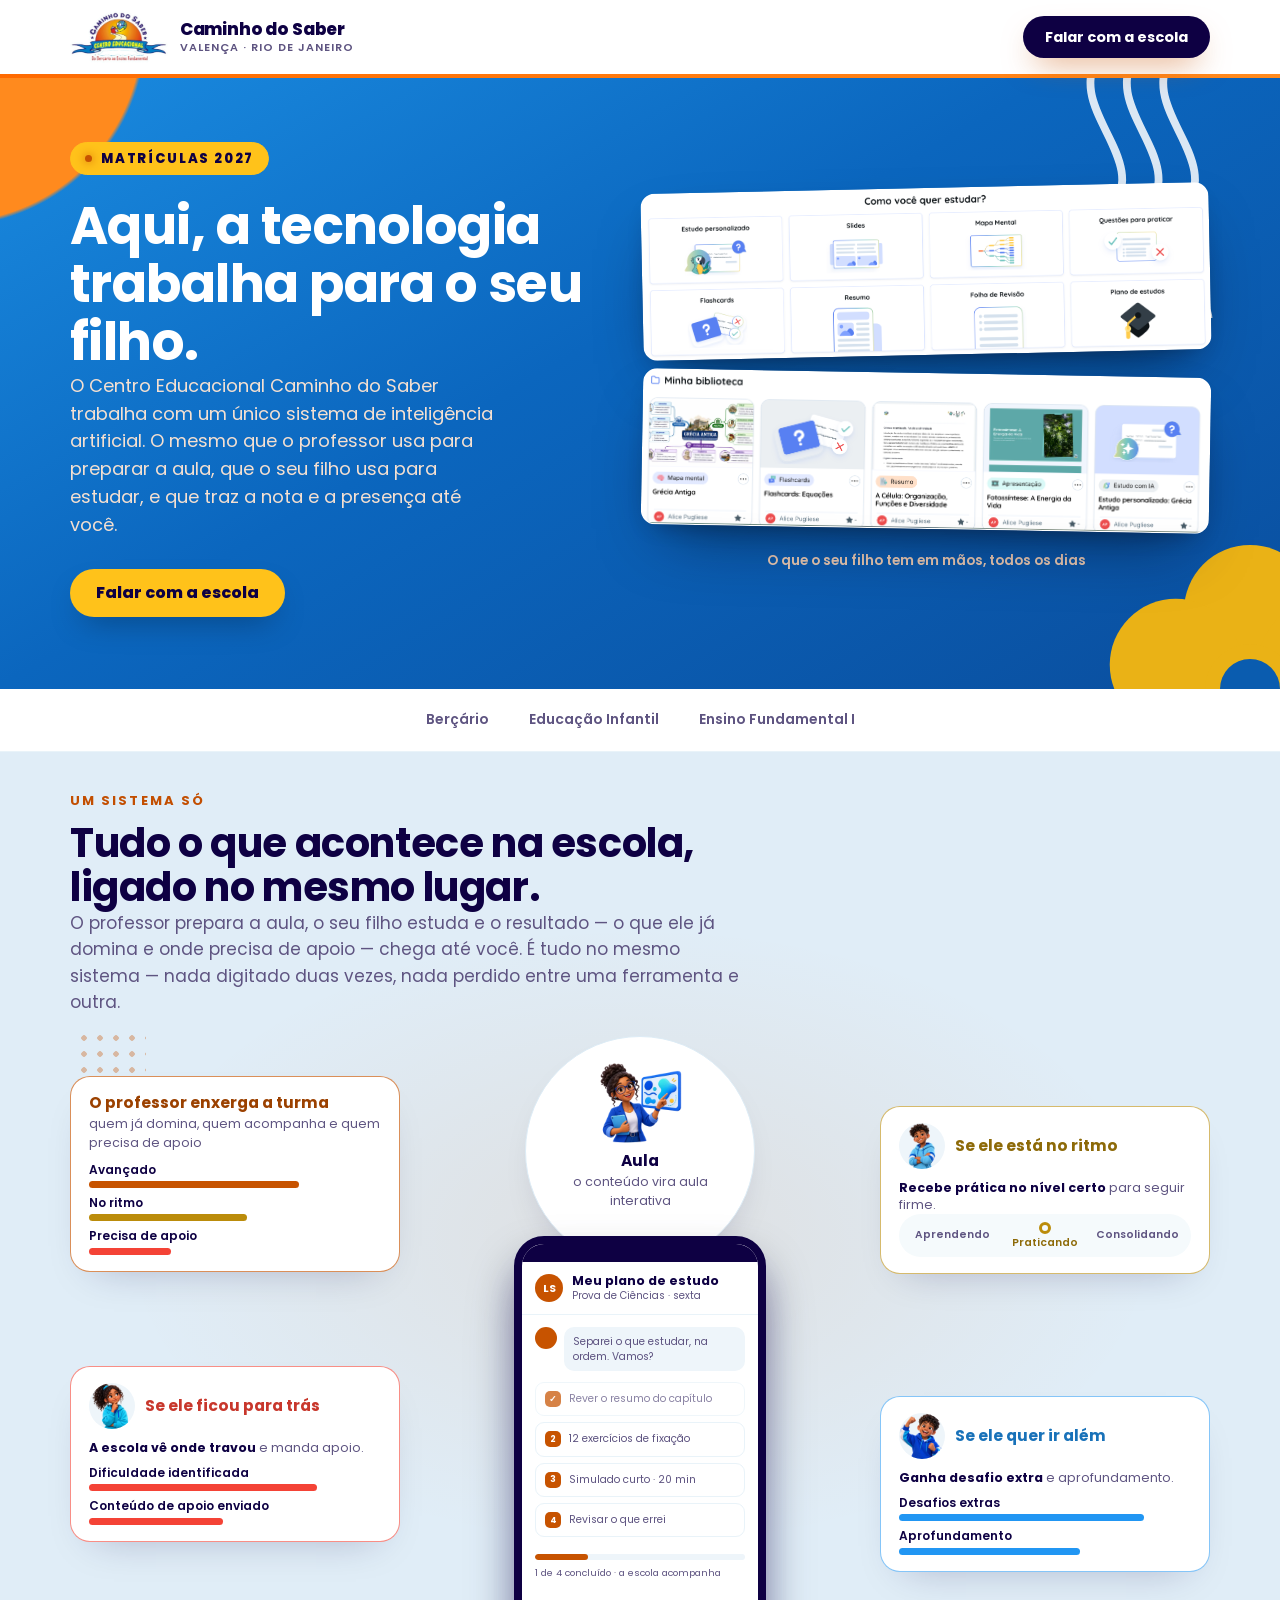
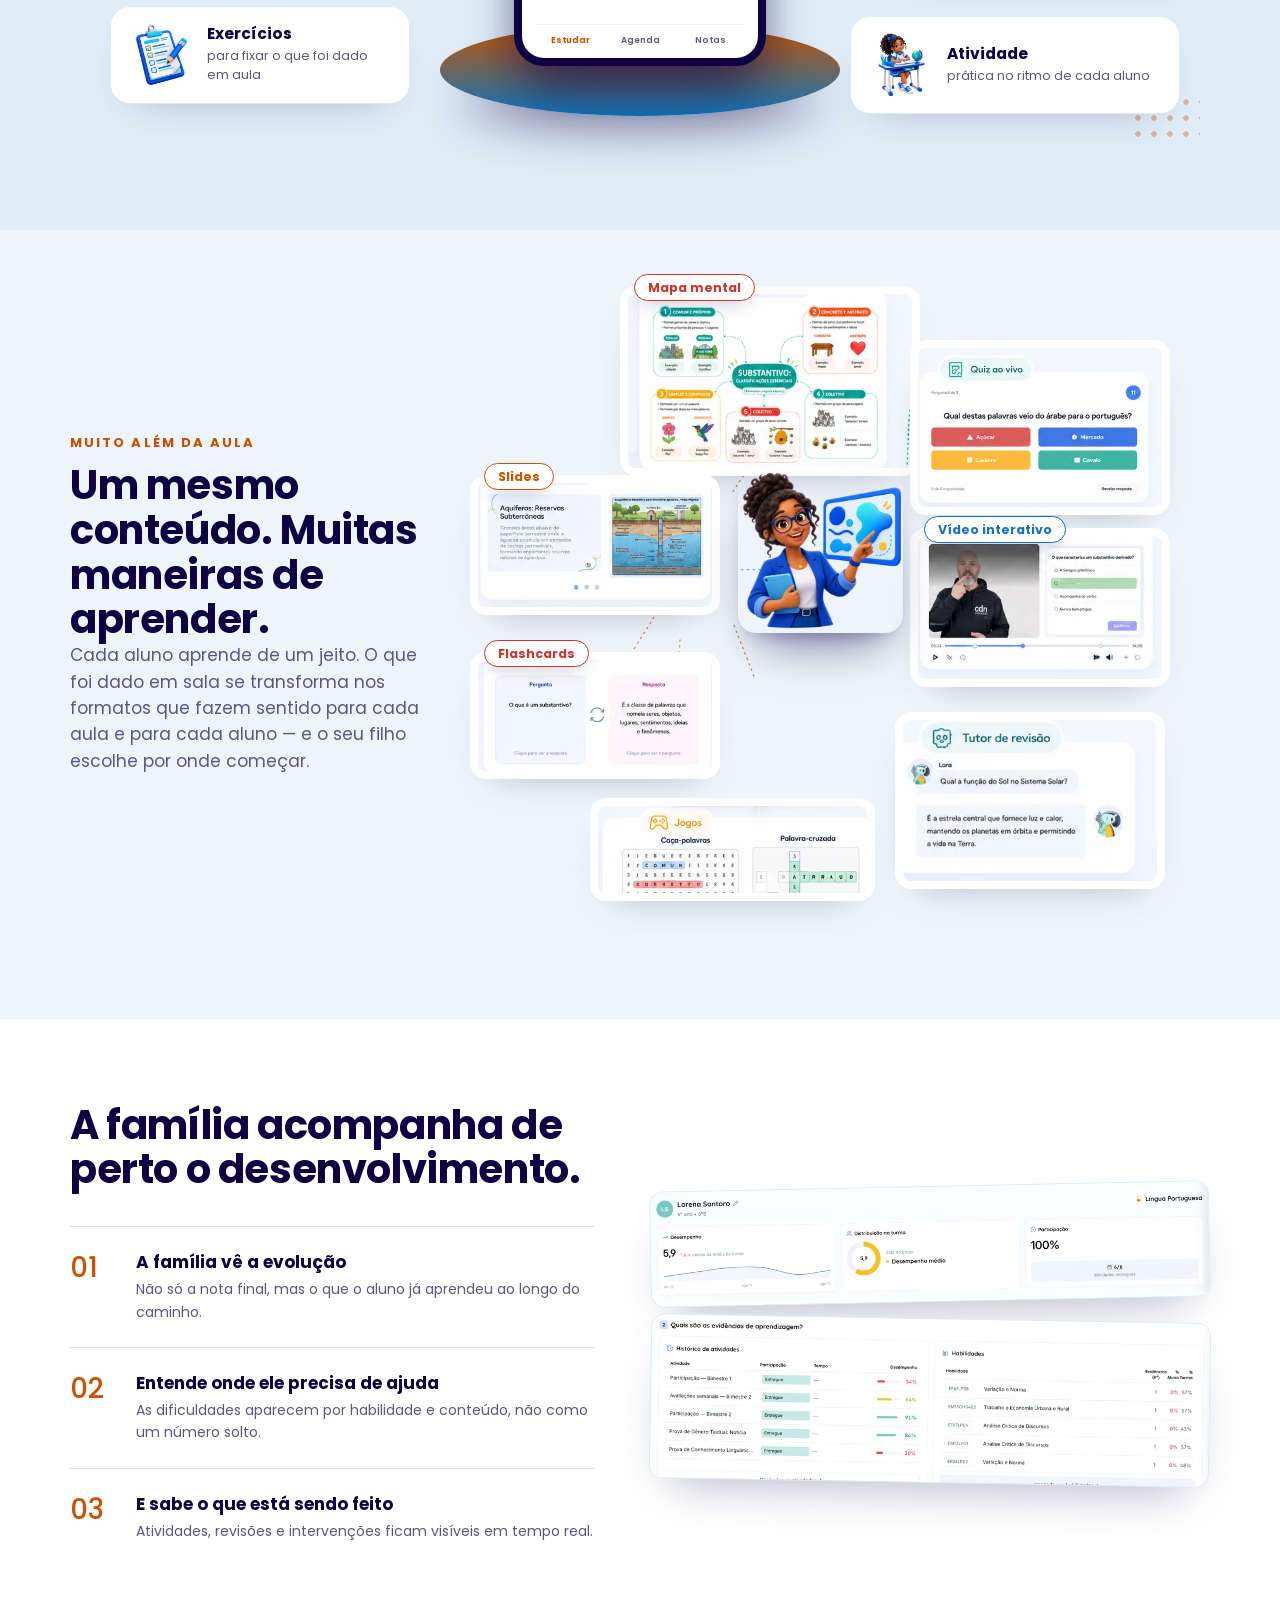
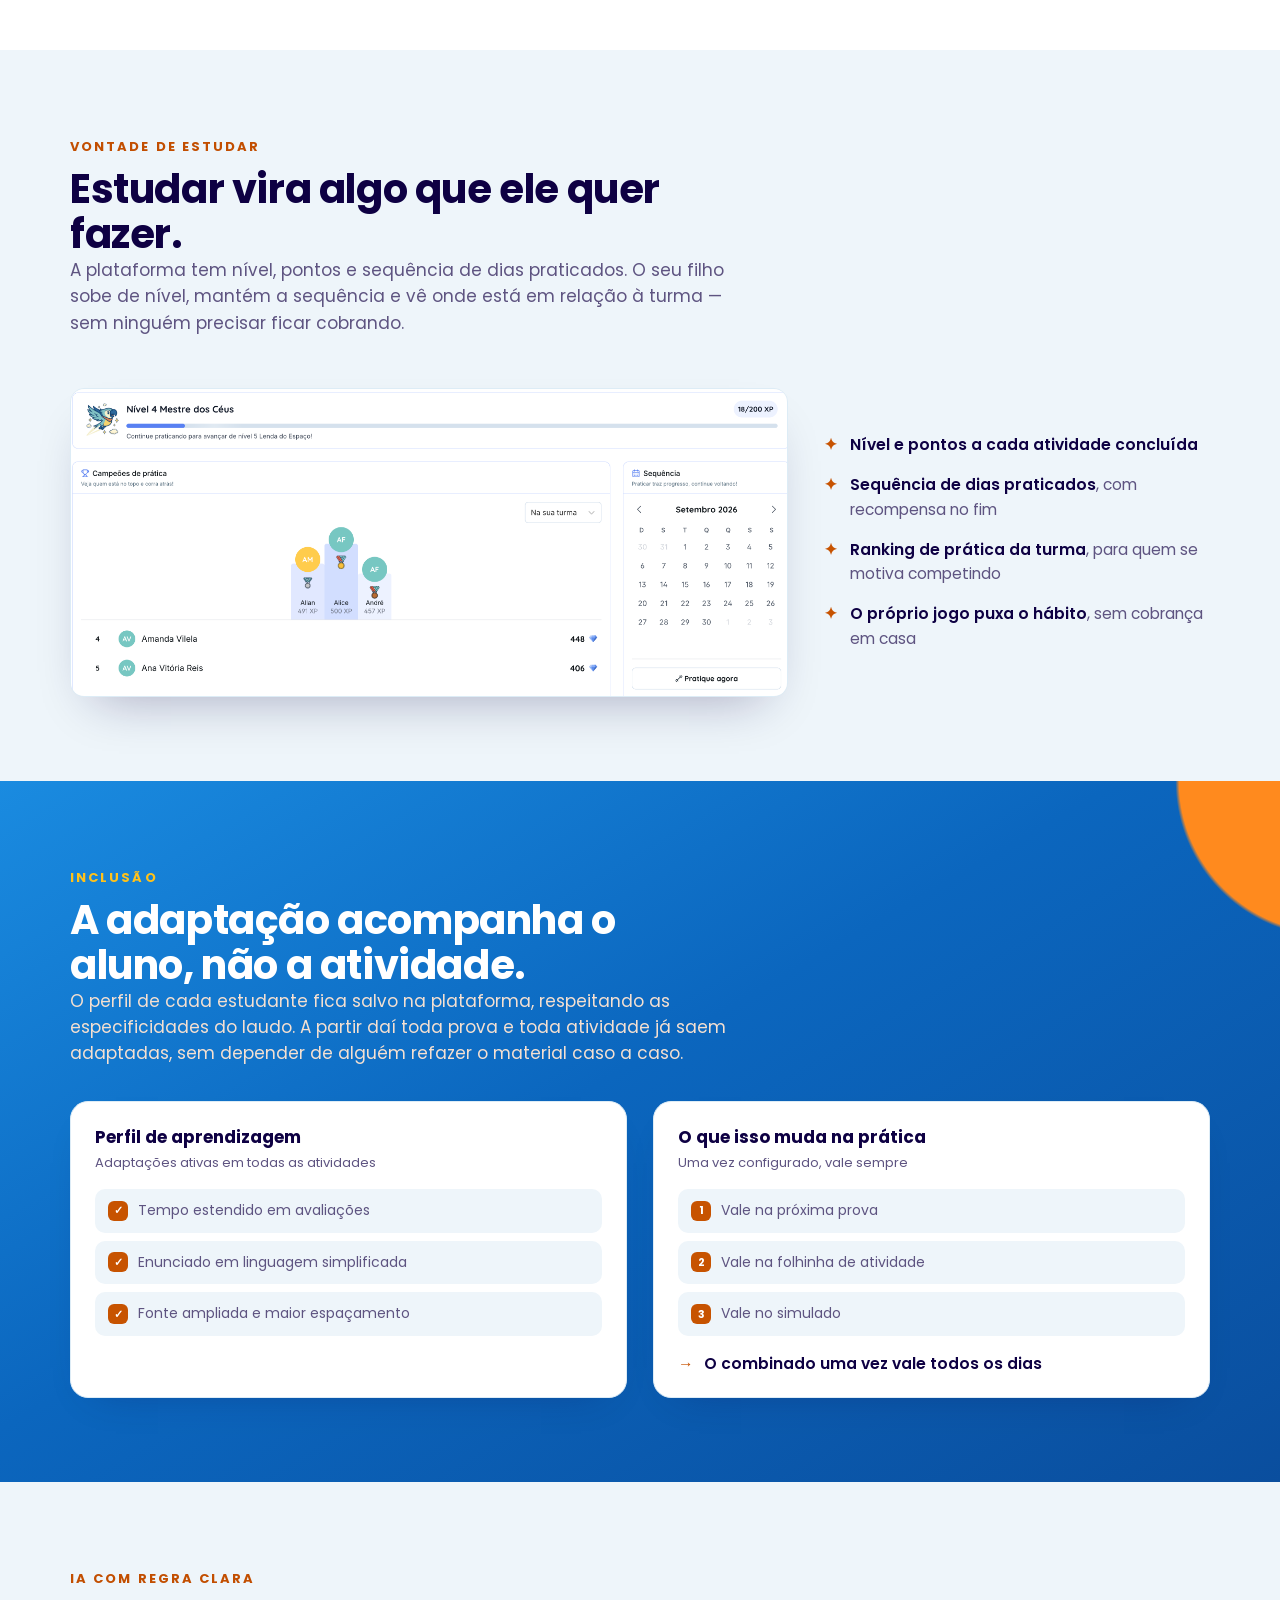
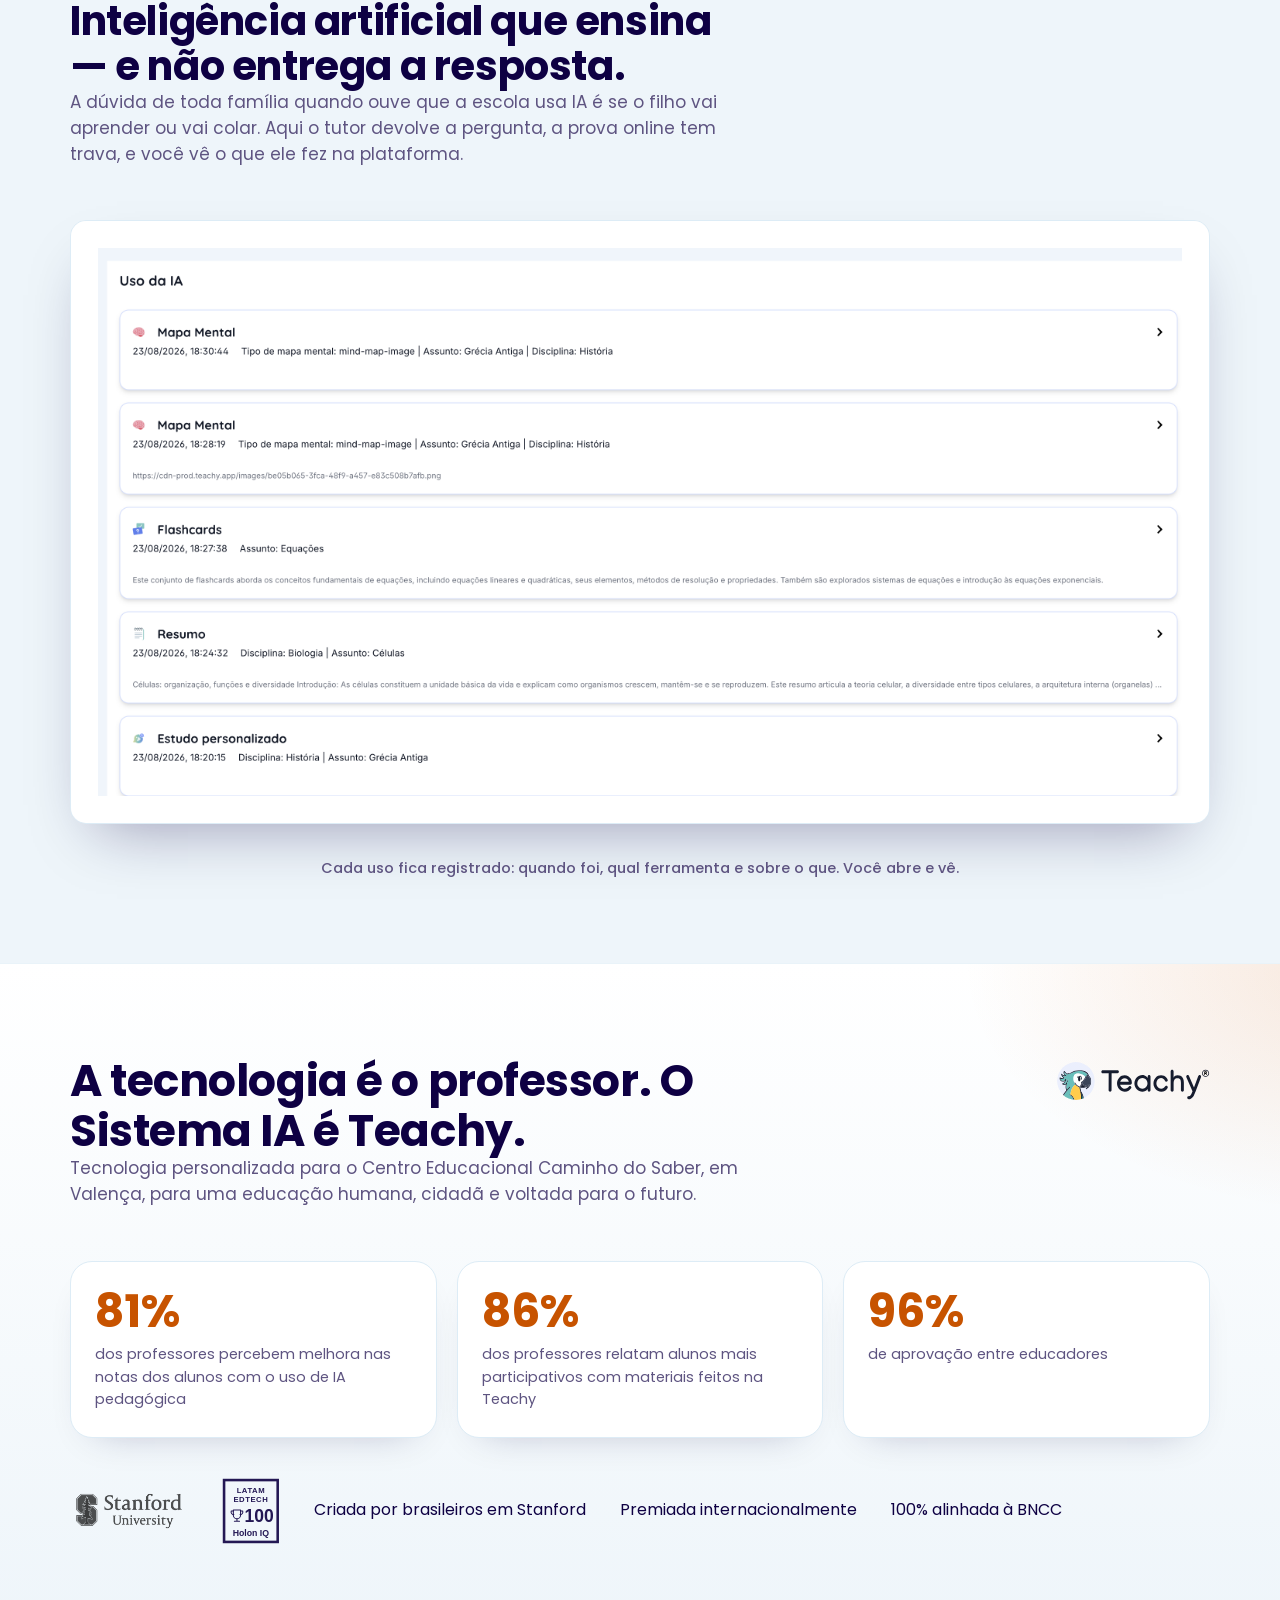
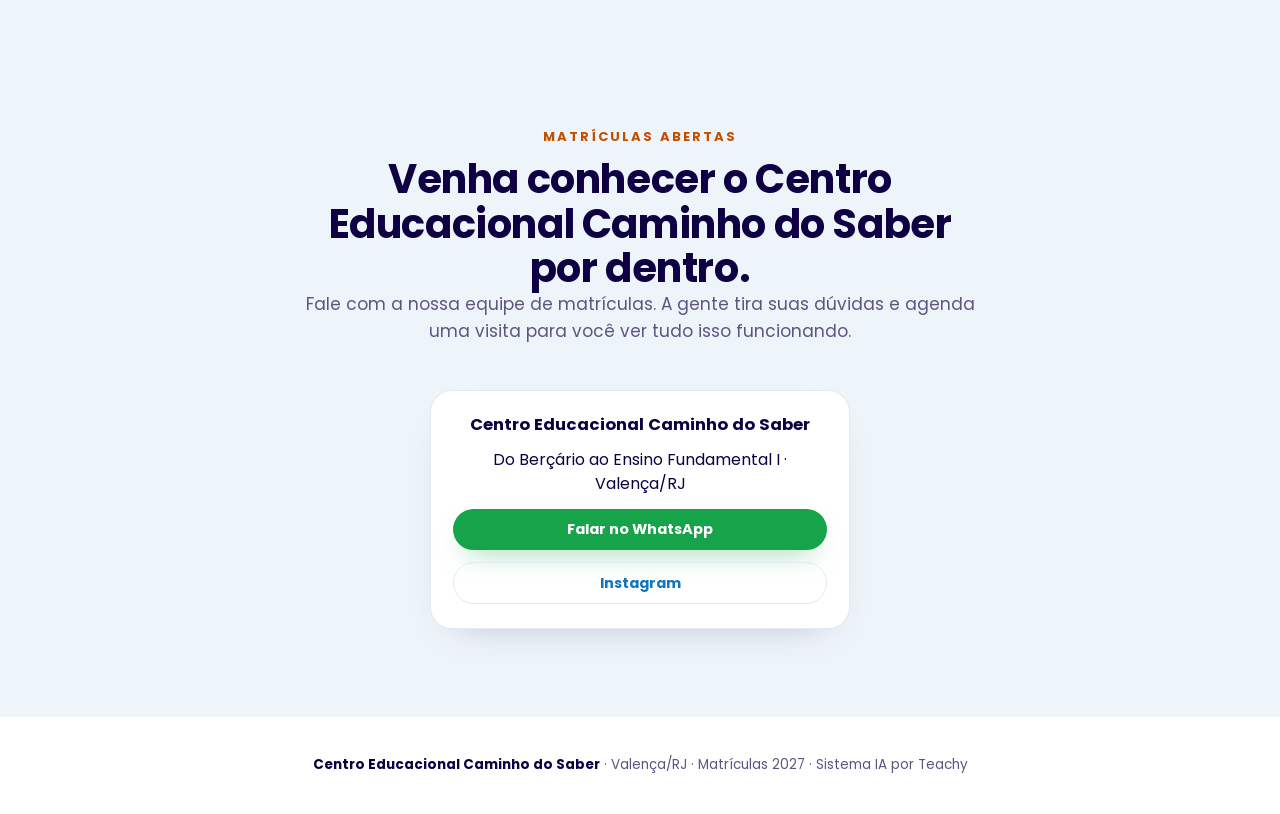
==== commit bf43024a: "Tira a correcao de prova da secao do ciclo da aula Regra do Roberto: nunca vender correcao por IA. O" ====
--- a/caminhodosaber/index.html
+++ b/caminhodosaber/index.html
@@ -213,7 +213,7 @@
   <div class="lpm-reveal">
    <span class="lpm-kicker">Um sistema só</span>
    <h2>Tudo o que acontece na escola, ligado no mesmo lugar.</h2>
-   <p class="lpm-secao__lead">O professor prepara a aula, o seu filho estuda, a prova é corrigida e o resultado chega até você. É tudo no mesmo sistema — nada digitado duas vezes, nada perdido entre uma ferramenta e outra.</p>
+   <p class="lpm-secao__lead">O professor prepara a aula, o seu filho estuda e o resultado — o que ele já domina e onde precisa de apoio — chega até você. É tudo no mesmo sistema — nada digitado duas vezes, nada perdido entre uma ferramenta e outra.</p>
   </div>
 
   <div class="lpm-arte lpm-reveal">
